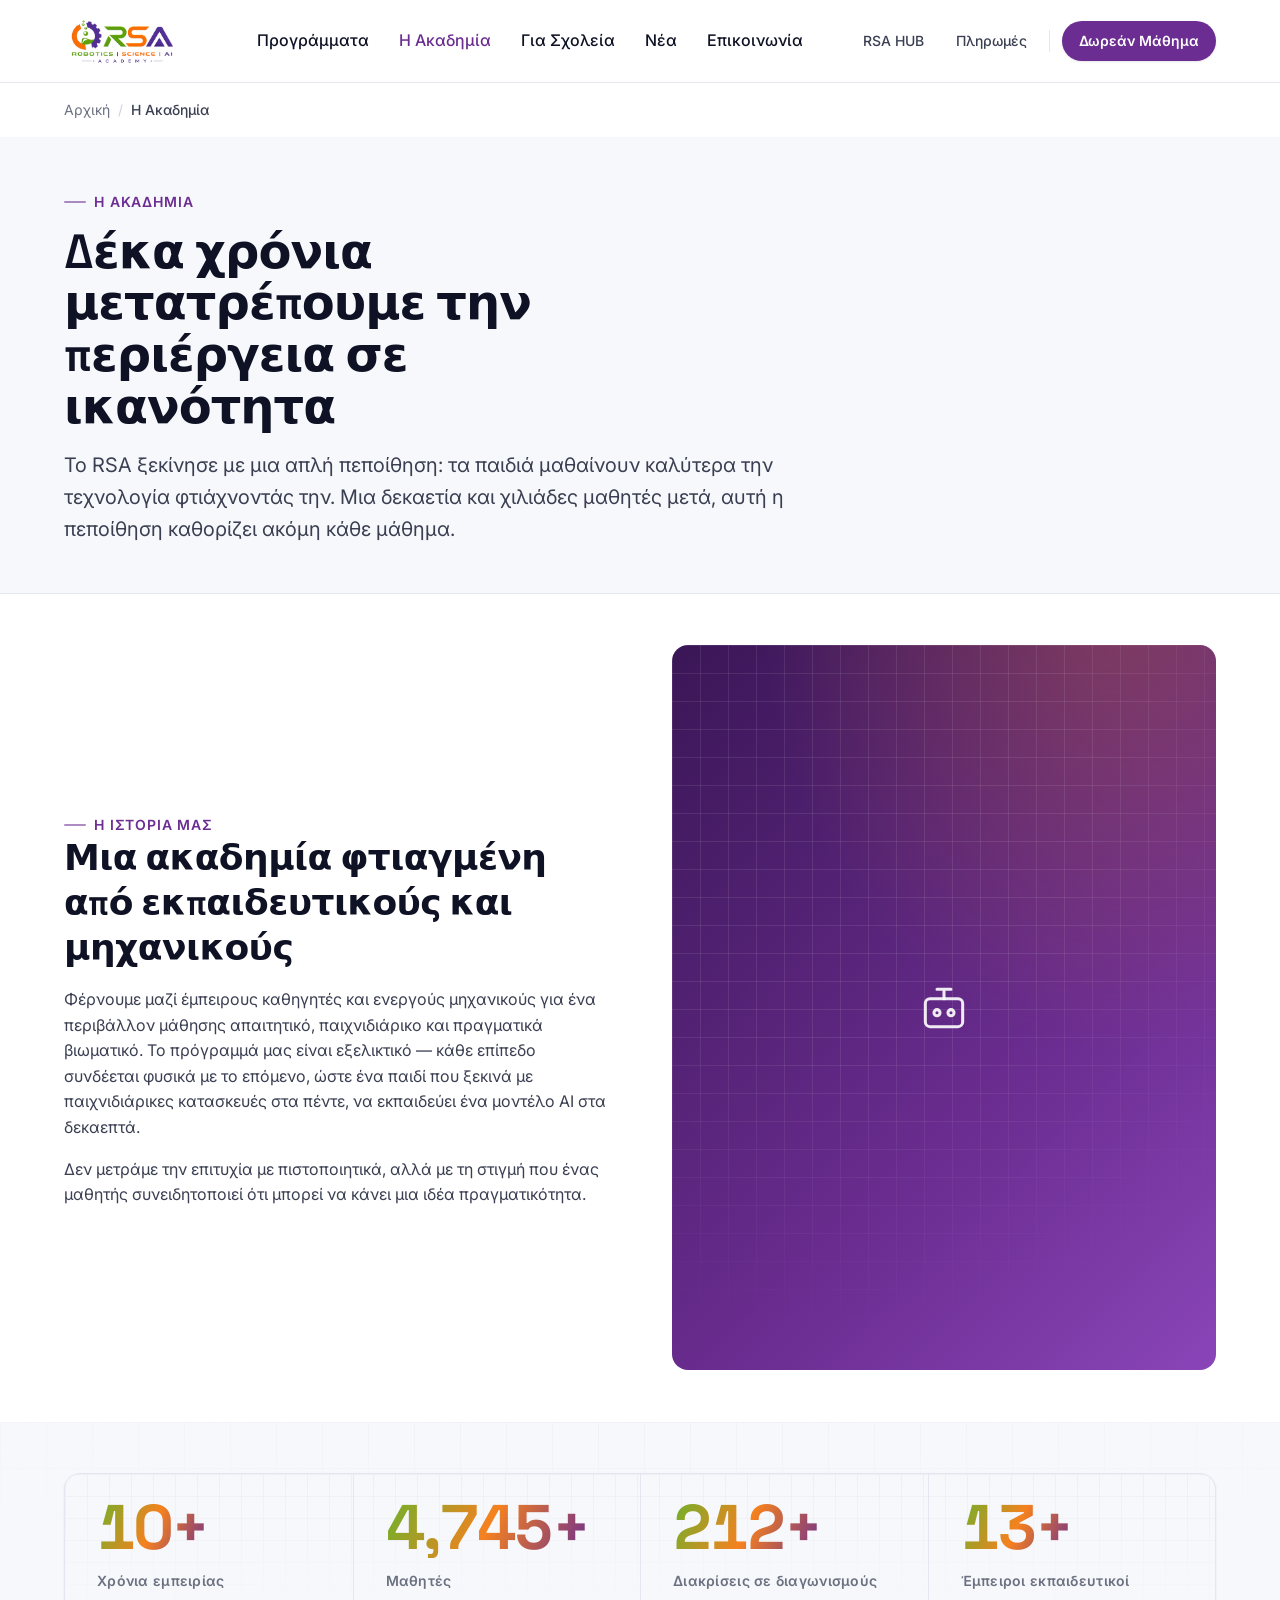
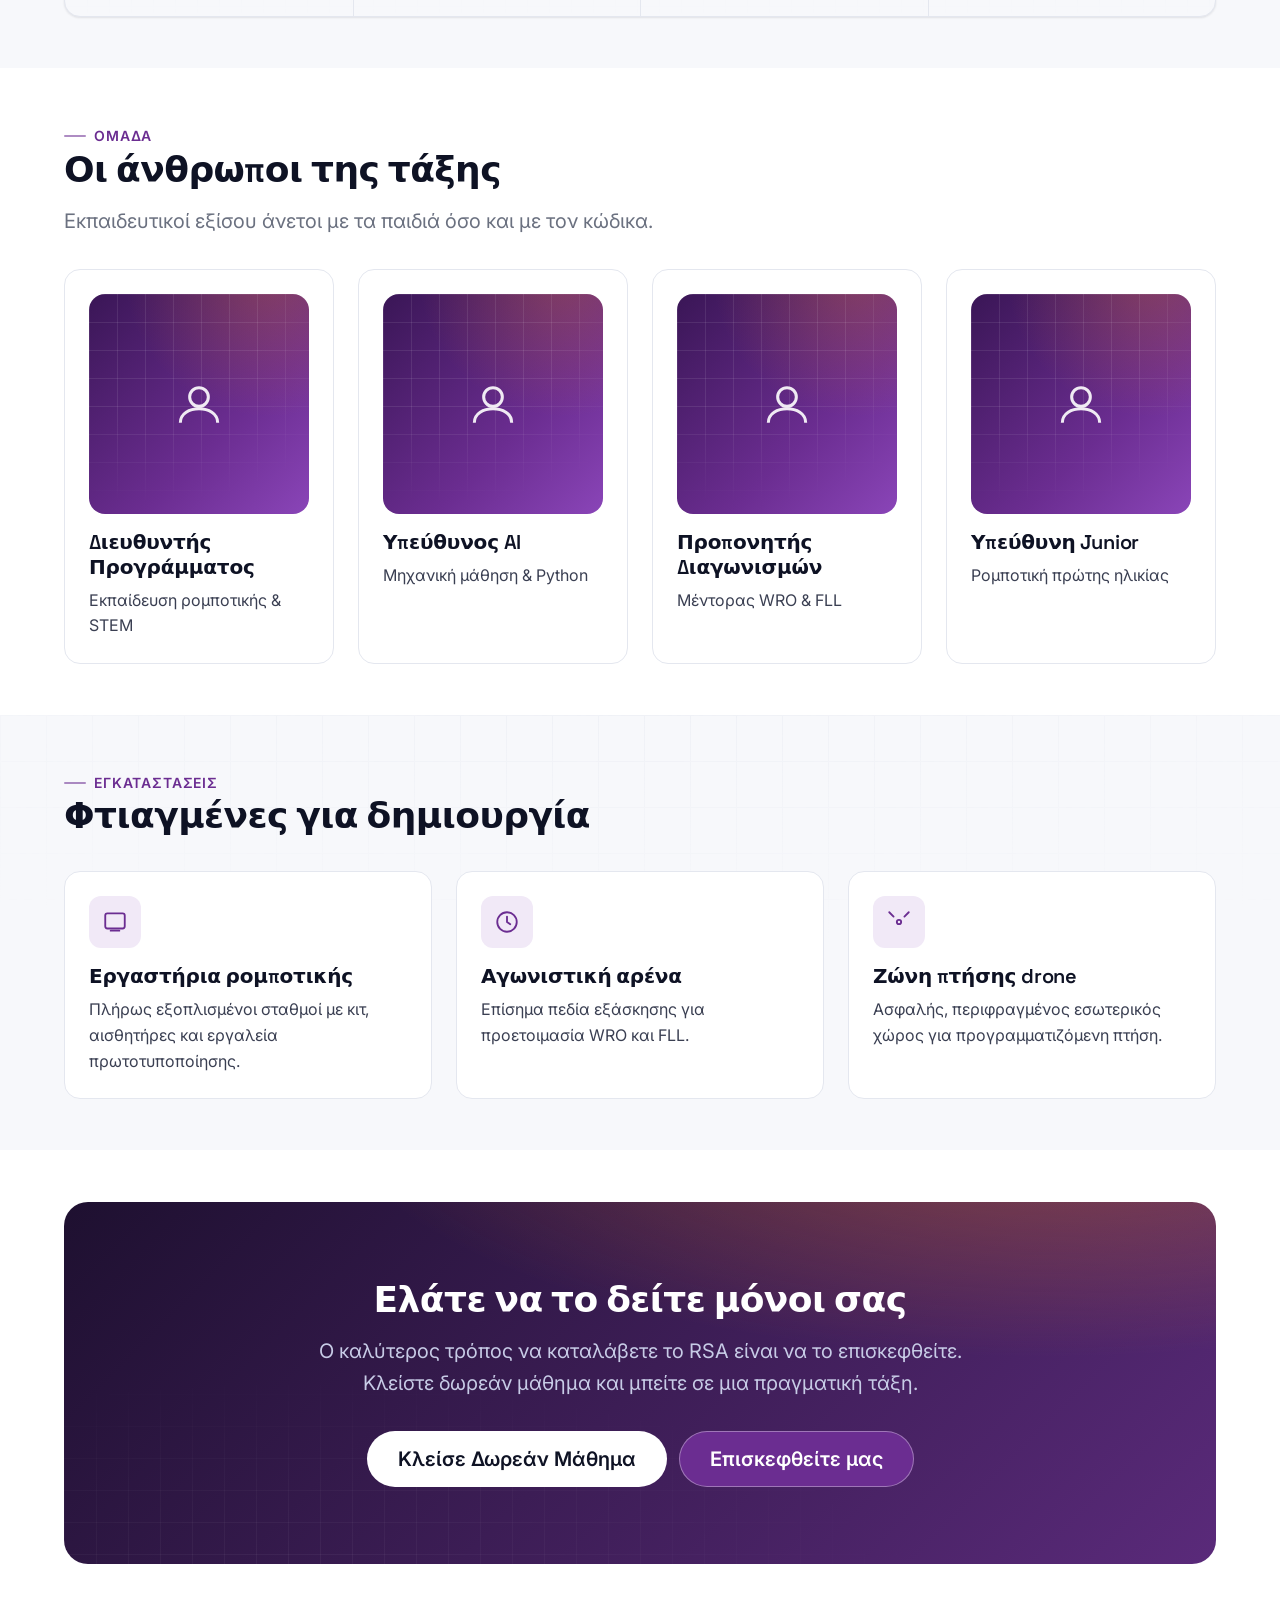
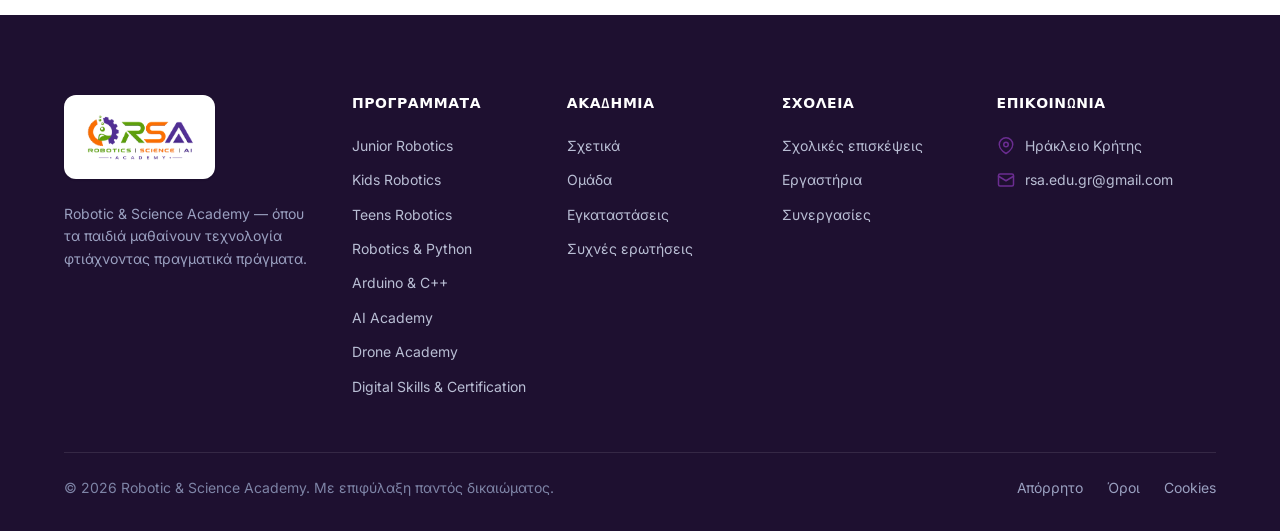
==== academy.html @ 2ed381f1 "Site Upload" ====
<!DOCTYPE html>
<html lang="el">
<head>
  <meta charset="UTF-8" />
  <meta name="viewport" content="width=device-width, initial-scale=1.0" />
  <title>The Academy — RSA</title>
  <meta name="description" content="Meet Robotic & Science Academy — our story, our educators, our facilities and a decade of student achievements." />
  <link rel="preconnect" href="https://fonts.googleapis.com" />
  <link rel="preconnect" href="https://fonts.gstatic.com" crossorigin />
  <link href="https://fonts.googleapis.com/css2?family=Inter:wght@400;500;600;700&family=Space+Grotesk:wght@500;600;700&display=swap" rel="stylesheet" />
  <link rel="stylesheet" href="assets/css/styles.css" />
</head>
<body class="has-mobile-bar">
  <a class="skip-link" href="#main">Skip to content</a>
  <header class="site-header">
    <div class="container header-inner">
      <a class="brand" href="index.html" aria-label="RSA — Robotic & Science Academy home"><img class="brand__logo" src="assets/img/rsa-logo.png" alt="RSA — Robotic & Science Academy" width="87" height="44" /></a>
      <nav class="primary-nav" aria-label="Primary"><ul class="nav__list"><li><a class="nav__link" href="programs.html">Programs</a></li><li><a class="nav__link" href="academy.html" aria-current="page">The Academy</a></li><li><a class="nav__link" href="schools.html">For Schools</a></li><li><a class="nav__link" href="index.html#news">News</a></li><li><a class="nav__link" href="contact.html">Contact</a></li></ul></nav>
      <div class="header-actions"><a class="utility-link" href="#hub">RSA HUB</a><a class="utility-link" href="#payments">Payments</a><span class="utility-sep" aria-hidden="true"></span><a class="btn btn--primary btn--sm" href="free-trial.html">Free Trial</a><button class="nav-toggle" aria-label="Open menu" aria-expanded="false" aria-controls="mobileNav"><svg viewBox="0 0 24 24" fill="none" stroke="currentColor" stroke-width="2" stroke-linecap="round"><path d="M3 6h18M3 12h18M3 18h18"/></svg></button></div>
    </div>
  </header>
  <div class="mobile-nav" id="mobileNav" hidden><div class="mobile-nav__scrim"></div><div class="mobile-nav__panel" role="dialog" aria-modal="true" aria-label="Menu"><div class="mobile-nav__head"><a class="brand" href="index.html" aria-label="RSA — Robotic & Science Academy home"><img class="brand__logo" src="assets/img/rsa-logo.png" alt="RSA — Robotic & Science Academy" width="87" height="44" /></a><button class="btn--icon mobile-nav__close" aria-label="Close menu"><svg viewBox="0 0 24 24" fill="none" stroke="currentColor" stroke-width="2" stroke-linecap="round"><path d="M18 6 6 18M6 6l12 12"/></svg></button></div><div class="mobile-nav__body"><a class="m-nav-link" href="programs.html">Programs</a><a class="m-nav-link" href="academy.html">The Academy</a><a class="m-nav-link" href="schools.html">For Schools</a><a class="m-nav-link" href="index.html#news">News</a><a class="m-nav-link" href="contact.html">Contact</a></div><div class="mobile-nav__foot"><a class="btn btn--primary btn--block btn--lg" href="free-trial.html">Book a Free Trial</a></div></div></div>

  <main id="main">
    <div class="container"><nav class="breadcrumb" aria-label="Breadcrumb"><ol><li><a href="index.html">Home</a></li><li class="sep" aria-hidden="true">/</li><li aria-current="page">The Academy</li></ol></nav></div>

    <section class="page-hero"><div class="container page-hero__inner"><span class="eyebrow">The Academy</span><h1>Ten years turning curiosity into capability</h1><p>RSA began with a simple belief: children learn technology best by building it. A decade on, thousands of students later, that belief still shapes every lesson.</p></div></section>

    <section class="section"><div class="container split"><div><span class="eyebrow">Our story</span><h2>An academy built by educators and engineers</h2><p class="mt-4">We bring together experienced teachers and working engineers to create a learning environment that is rigorous, playful and genuinely hands-on. Our curriculum is progressive — each program connects naturally to the next, so a child who starts with playful builds at five can be training an AI model at seventeen.</p><p class="mt-4">We measure success not by certificates, but by the moment a student realises they can make an idea real.</p></div><div class="media media--tall" role="img" aria-label="The RSA robotics lab"><div class="media__icon" aria-hidden="true"><svg viewBox="0 0 24 24" fill="none" stroke="currentColor" stroke-width="1.3" stroke-linecap="round" stroke-linejoin="round"><rect x="4" y="8" width="16" height="12" rx="2"/><path d="M12 8V4M9 4h6"/><circle cx="9" cy="14" r="1.3"/><circle cx="15" cy="14" r="1.3"/></svg></div></div></div></section>

    <section class="section section--surface"><div class="container"><div class="stats"><div class="stat"><div class="stat__num" data-count="10" data-suffix="+">10<span class="u">+</span></div><div class="stat__label">Years of experience</div></div><div class="stat"><div class="stat__num" data-count="4900" data-suffix="+">4,900<span class="u">+</span></div><div class="stat__label">Students taught</div></div><div class="stat"><div class="stat__num" data-count="230" data-suffix="+">230<span class="u">+</span></div><div class="stat__label">Competition distinctions</div></div><div class="stat"><div class="stat__num" data-count="15" data-suffix="+">15<span class="u">+</span></div><div class="stat__label">Expert educators</div></div></div></div></section>

    <section class="section" id="team"><div class="container"><div class="section-head"><span class="eyebrow">Team</span><h2>The people in the room</h2><p>Educators who are as comfortable with children as they are with code.</p></div><div class="grid grid--4"><div class="feature-card reveal"><div class="media media--square" style="margin-bottom:16px" role="img" aria-label="Portrait of an RSA educator"><div class="media__icon" aria-hidden="true"><svg viewBox="0 0 24 24" fill="none" stroke="currentColor" stroke-width="1.3"><circle cx="12" cy="9" r="4"/><path d="M4 20c0-4 4-6 8-6s8 2 8 6"/></svg></div></div><h3 style="font-size:var(--fs-h4)">Program Director</h3><p>Robotics &amp; STEM education</p></div><div class="feature-card reveal"><div class="media media--square" style="margin-bottom:16px" role="img" aria-label="Portrait of an RSA educator"><div class="media__icon" aria-hidden="true"><svg viewBox="0 0 24 24" fill="none" stroke="currentColor" stroke-width="1.3"><circle cx="12" cy="9" r="4"/><path d="M4 20c0-4 4-6 8-6s8 2 8 6"/></svg></div></div><h3 style="font-size:var(--fs-h4)">AI Lead</h3><p>Machine learning &amp; Python</p></div><div class="feature-card reveal"><div class="media media--square" style="margin-bottom:16px" role="img" aria-label="Portrait of an RSA educator"><div class="media__icon" aria-hidden="true"><svg viewBox="0 0 24 24" fill="none" stroke="currentColor" stroke-width="1.3"><circle cx="12" cy="9" r="4"/><path d="M4 20c0-4 4-6 8-6s8 2 8 6"/></svg></div></div><h3 style="font-size:var(--fs-h4)">Competition Coach</h3><p>WRO &amp; FLL mentor</p></div><div class="feature-card reveal"><div class="media media--square" style="margin-bottom:16px" role="img" aria-label="Portrait of an RSA educator"><div class="media__icon" aria-hidden="true"><svg viewBox="0 0 24 24" fill="none" stroke="currentColor" stroke-width="1.3"><circle cx="12" cy="9" r="4"/><path d="M4 20c0-4 4-6 8-6s8 2 8 6"/></svg></div></div><h3 style="font-size:var(--fs-h4)">Junior Lead</h3><p>Early-years robotics</p></div></div></div></section>

    <section class="section section--surface" id="facilities"><div class="container"><div class="section-head"><span class="eyebrow">Facilities</span><h2>Purpose-built for making</h2></div><div class="grid grid--3"><div class="feature-card reveal"><div class="feature-card__icon"><svg viewBox="0 0 24 24" fill="none" stroke="currentColor" stroke-width="1.7" stroke-linecap="round" stroke-linejoin="round"><rect x="3" y="4" width="18" height="14" rx="2"/><path d="M8 20h8"/></svg></div><h3>Robotics labs</h3><p>Fully equipped workstations with kits, sensors and prototyping tools.</p></div><div class="feature-card reveal"><div class="feature-card__icon"><svg viewBox="0 0 24 24" fill="none" stroke="currentColor" stroke-width="1.7" stroke-linecap="round" stroke-linejoin="round"><circle cx="12" cy="12" r="9"/><path d="M12 7v5l3 2"/></svg></div><h3>Competition arena</h3><p>Regulation practice fields for WRO and FLL preparation.</p></div><div class="feature-card reveal"><div class="feature-card__icon"><svg viewBox="0 0 24 24" fill="none" stroke="currentColor" stroke-width="1.7" stroke-linecap="round" stroke-linejoin="round"><circle cx="12" cy="12" r="2"/><path d="M7 7 3 3M17 7l4-4"/></svg></div><h3>Drone flight zone</h3><p>Safe, netted indoor space for programmable flight.</p></div></div></div></section>

    <section class="section"><div class="container"><div class="cta-banner reveal"><h2>Come and see for yourself</h2><p>The best way to understand RSA is to visit. Book a free trial and step inside a real class.</p><div class="cta-banner__actions"><a class="btn btn--on-dark btn--lg" href="free-trial.html">Book Free Trial</a><a class="btn btn--ghost-invert btn--lg" href="contact.html">Visit us</a></div></div></div></section>
  </main>

  <footer class="site-footer"><div class="container"><div class="footer-top"><div class="footer-brand"><a class="brand" href="index.html" aria-label="RSA — Robotic & Science Academy home"><img class="brand__logo" src="assets/img/rsa-logo.png" alt="RSA — Robotic & Science Academy" width="87" height="44" /></a><p>Robotic &amp; Science Academy — where children learn technology by building real things.</p></div><nav class="footer-col" aria-label="Programs"><h4>Programs</h4><a href="program.html">Junior Robotics</a><a href="program.html">Kids Robotics</a><a href="program.html">Teens Robotics</a><a href="program.html">Robotics &amp; Python</a><a href="program.html">Arduino &amp; C++</a><a href="program.html">AI Academy</a><a href="program.html">Drone Academy</a><a href="program.html">Digital Skills &amp; Certification</a></nav><nav class="footer-col" aria-label="Academy"><h4>Academy</h4><a href="academy.html">About</a><a href="academy.html#team">Team</a><a href="academy.html#facilities">Facilities</a><a href="contact.html">FAQ</a></nav><nav class="footer-col" aria-label="Schools"><h4>Schools</h4><a href="schools.html">School Visits</a><a href="schools.html">Workshops</a><a href="schools.html">Collaborations</a></nav><div class="footer-col"><h4>Contact</h4><ul class="footer-contact"><li><svg viewBox="0 0 24 24" fill="none" stroke="currentColor" stroke-width="2" stroke-linecap="round" stroke-linejoin="round"><path d="M21 10c0 7-9 12-9 12s-9-5-9-12a9 9 0 0 1 18 0z"/><circle cx="12" cy="10" r="3"/></svg> Ηράκλειο Κρήτης</li><li><svg viewBox="0 0 24 24" fill="none" stroke="currentColor" stroke-width="2" stroke-linecap="round" stroke-linejoin="round"><rect x="2" y="4" width="20" height="16" rx="2"/><path d="m2 7 10 6 10-6"/></svg> rsa.edu.gr@gmail.com</li></ul></div></div><div class="footer-bottom"><p>© 2026 Robotic &amp; Science Academy. All rights reserved.</p><nav class="footer-legal" aria-label="Legal"><a href="#">Privacy</a><a href="#">Terms</a><a href="#">Cookies</a></nav></div></div></footer>
  <div class="mobile-cta-bar"><a class="btn btn--secondary" href="contact.html">Contact</a><a class="btn btn--primary" href="free-trial.html">Book a Free Trial</a></div>
  <script src="assets/js/main.js"></script>
  <script src="assets/js/i18n.js"></script>
</body>
</html>
---- assets/css/styles.css ----
/* =====================================================================
   RSA — Robotic & Science Academy
   Design System & Component Library
   "Complex organization, simple user experience."
   ===================================================================== */

/* ------------------------------------------------------------------ *
 * 1. DESIGN TOKENS
 * ------------------------------------------------------------------ */
:root {
  /* --- Brand / Color (from RSA logo: purple · orange · green) --- */
  --c-primary:        #6B2D91;   /* purple — trust + structure (AA on white) */
  --c-primary-hover:  #5A2479;
  --c-primary-active: #4A1D64;
  --c-primary-soft:   #F1E9F7;   /* tinted surface */
  --c-primary-softer: #F9F5FC;

  --c-accent:         #F5811F;   /* logo orange — energetic, graphical */
  --c-accent-ink:     #D96A00;   /* orange for text/large use (AA-safe) */
  --c-accent-soft:    #FEF0E1;

  --c-green:          #6DB22B;   /* logo green — secondary accent */
  --c-green-ink:      #4E8A1C;   /* green for text (AA-safe) */
  --c-green-soft:     #EEF6E3;

  --c-ink:            #0E1224;   /* near-black text */
  --c-ink-2:          #3A3F52;   /* secondary text */
  --c-muted:          #6B7180;   /* muted text */

  --c-bg:             #FFFFFF;   /* page background */
  --c-surface:        #F7F8FB;   /* subtle surface */
  --c-surface-2:      #EEF1F7;   /* deeper surface */
  --c-elevated:       #FFFFFF;   /* elevated cards */
  --c-border:         #E4E7EF;
  --c-border-strong:  #CDD2DE;

  --c-success:        #16A36A;
  --c-success-soft:   #E5F5EE;
  --c-warning:        #C77800;
  --c-warning-soft:   #FBF0DC;
  --c-error:          #D8352A;
  --c-error-soft:     #FCEBEA;

  --c-ink-invert:     #FFFFFF;
  --c-dark:           #1E1030;   /* deep aubergine — dark section ground */
  --c-dark-2:         #2A1742;

  /* --- Typography --- */
  --font-display: "Space Grotesk", system-ui, -apple-system, "Segoe UI", sans-serif;
  --font-body:    "Inter", system-ui, -apple-system, "Segoe UI", Roboto, sans-serif;

  /* fluid type scale */
  --fs-display: clamp(2.75rem, 1.6rem + 4.6vw, 4rem);   /* ~44 → 64 */
  --fs-h1:      clamp(2.15rem, 1.4rem + 3vw, 3rem);     /* ~34 → 48 */
  --fs-h2:      clamp(1.65rem, 1.2rem + 1.8vw, 2.25rem);/* ~26 → 36 */
  --fs-h3:      clamp(1.3rem, 1.1rem + 0.7vw, 1.5rem);  /* ~21 → 24 */
  --fs-h4:      1.25rem;   /* 20 */
  --fs-body-lg: 1.25rem;   /* 20 */
  --fs-body:    1rem;      /* 16 */
  --fs-sm:      0.875rem;  /* 14 */
  --fs-caption: 0.75rem;   /* 12 */

  --lh-tight: 1.08;
  --lh-snug:  1.25;
  --lh-body:  1.6;

  --fw-regular: 400;
  --fw-medium:  500;
  --fw-semi:    600;
  --fw-bold:    700;

  /* --- Spacing (8-pt system) --- */
  --sp-1: 4px;   --sp-2: 8px;   --sp-3: 12px;  --sp-4: 16px;
  --sp-5: 24px;  --sp-6: 32px;  --sp-7: 48px;  --sp-8: 64px;
  --sp-9: 80px;  --sp-10: 96px; --sp-11: 128px;

  /* --- Radius --- */
  --r-sm: 8px;
  --r-md: 12px;
  --r-lg: 16px;
  --r-xl: 24px;
  --r-pill: 999px;

  /* --- Elevation (restrained) --- */
  --sh-1: 0 1px 2px rgba(14,18,36,.06), 0 1px 3px rgba(14,18,36,.04);
  --sh-2: 0 4px 12px rgba(14,18,36,.07), 0 2px 4px rgba(14,18,36,.04);
  --sh-3: 0 12px 32px rgba(14,18,36,.10), 0 4px 8px rgba(14,18,36,.05);
  --sh-focus: 0 0 0 3px rgba(107,45,145,.38);

  /* --- Layout --- */
  --container: 1200px;
  --container-wide: 1320px;
  --header-h: 82px;

  /* --- Motion --- */
  --ease: cubic-bezier(.22,.61,.36,1);
  --dur-fast: .14s;
  --dur: .24s;
  --dur-slow: .42s;
}

/* ------------------------------------------------------------------ *
 * 2. RESET & BASE
 * ------------------------------------------------------------------ */
*, *::before, *::after { box-sizing: border-box; }
* { margin: 0; }
html { -webkit-text-size-adjust: 100%; scroll-behavior: smooth; }
body {
  font-family: var(--font-body);
  font-size: var(--fs-body);
  line-height: var(--lh-body);
  color: var(--c-ink);
  background: var(--c-bg);
  -webkit-font-smoothing: antialiased;
  text-rendering: optimizeLegibility;
  overflow-x: hidden;
}
img, svg, video { display: block; max-width: 100%; }
img { height: auto; }
button, input, select, textarea { font: inherit; color: inherit; }
button { cursor: pointer; background: none; border: none; }
a { color: var(--c-primary); text-decoration: none; }
ul, ol { list-style: none; padding: 0; }

h1, h2, h3, h4 { font-family: var(--font-display); line-height: var(--lh-snug); font-weight: var(--fw-semi); color: var(--c-ink); letter-spacing: -.01em; }
h1 { font-size: var(--fs-h1); line-height: var(--lh-tight); letter-spacing: -.02em; }
h2 { font-size: var(--fs-h2); letter-spacing: -.015em; }
h3 { font-size: var(--fs-h3); }
h4 { font-size: var(--fs-h4); }
p  { color: var(--c-ink-2); }

:focus-visible {
  outline: none;
  box-shadow: var(--sh-focus);
  border-radius: var(--r-sm);
}

/* Skip link */
.skip-link {
  position: absolute; left: 12px; top: -60px;
  background: var(--c-ink); color: #fff; padding: 10px 16px;
  border-radius: var(--r-sm); z-index: 200; transition: top var(--dur) var(--ease);
}
.skip-link:focus { top: 12px; }

/* ------------------------------------------------------------------ *
 * 3. LAYOUT PRIMITIVES
 * ------------------------------------------------------------------ */
.container { width: 100%; max-width: var(--container); margin-inline: auto; padding-inline: var(--sp-5); }
.section { padding-block: clamp(var(--sp-7), 4vw, var(--sp-9)); position: relative; }
.section--tight { padding-block: var(--sp-6); }
.section--surface { background: var(--c-surface); }
.section--soft { background: var(--c-primary-softer); }
/* subtle tech grid texture */
.section--surface::before, .section--soft::before, .section--dark::before {
  content: ""; position: absolute; inset: 0; pointer-events: none; z-index: 0;
  background-image: linear-gradient(var(--c-border) 1px, transparent 1px),
                    linear-gradient(90deg, var(--c-border) 1px, transparent 1px);
  background-size: 46px 46px; opacity: .4;
  -webkit-mask-image: radial-gradient(120% 75% at 50% 0%, #000, transparent 72%);
          mask-image: radial-gradient(120% 75% at 50% 0%, #000, transparent 72%);
}
.section--dark::before { background-image: linear-gradient(rgba(255,255,255,.08) 1px, transparent 1px),
                    linear-gradient(90deg, rgba(255,255,255,.08) 1px, transparent 1px); opacity: 1; }
.section > .container { position: relative; z-index: 1; }
.section--dark { background: var(--c-dark); color: #E9EBF5; }
.section--dark h2, .section--dark h3 { color: #fff; }
.section--dark p { color: #B9BED4; }

.stack > * + * { margin-top: var(--sp-4); }
.stack-lg > * + * { margin-top: var(--sp-6); }

/* ------------------------------------------------------------------ *
 * 4. TYPOGRAPHY HELPERS & SECTION HEADERS
 * ------------------------------------------------------------------ */
.eyebrow {
  display: inline-flex; align-items: center; gap: var(--sp-2);
  font-family: var(--font-body);
  font-size: var(--fs-sm); font-weight: var(--fw-semi);
  letter-spacing: .06em; text-transform: uppercase;
  color: var(--c-primary);
}
.eyebrow--accent { color: var(--c-accent-ink); }
.eyebrow::before {
  content: ""; width: 22px; height: 2px; border-radius: 2px;
  background: currentColor; opacity: .55;
}
.section-head { max-width: 640px; margin-bottom: var(--sp-6); }
.section-head--center { margin-inline: auto; text-align: center; }
.section-head p { font-size: var(--fs-body-lg); margin-top: var(--sp-3); color: var(--c-muted); }
.lead { font-size: var(--fs-body-lg); color: var(--c-ink-2); }
.text-muted { color: var(--c-muted); }

/* ------------------------------------------------------------------ *
 * 5. BUTTONS
 * ------------------------------------------------------------------ */
.btn {
  --btn-bg: var(--c-primary);
  --btn-fg: #fff;
  display: inline-flex; align-items: center; justify-content: center; gap: var(--sp-2);
  font-family: var(--font-body); font-weight: var(--fw-semi); font-size: var(--fs-body);
  line-height: 1; text-align: center; white-space: nowrap;
  padding: 14px 22px; min-height: 48px;
  border-radius: var(--r-pill);
  background: var(--btn-bg); color: var(--btn-fg);
  border: 1.5px solid transparent;
  transition: background var(--dur) var(--ease), transform var(--dur-fast) var(--ease),
              box-shadow var(--dur) var(--ease), border-color var(--dur) var(--ease), color var(--dur) var(--ease);
}
.btn svg { width: 18px; height: 18px; }
.btn:hover { transform: translateY(-1px); }
.btn:active { transform: translateY(0); }
.btn:focus-visible { box-shadow: var(--sh-focus); }

.btn--primary { background: var(--c-primary); color: #fff; box-shadow: var(--sh-1); }
.btn--primary:hover { background: var(--c-primary-hover); box-shadow: var(--sh-2); }
.btn--primary:active { background: var(--c-primary-active); }

.btn--secondary { background: var(--c-bg); color: var(--c-ink); border-color: var(--c-border-strong); }
.btn--secondary:hover { border-color: var(--c-ink); background: var(--c-surface); }

.btn--ghost { background: transparent; color: var(--c-primary); border-color: transparent; }
.btn--ghost:hover { background: var(--c-primary-soft); }

.btn--text { background: none; color: var(--c-primary); padding: 8px 4px; min-height: auto; border-radius: var(--r-sm); }
.btn--text:hover { color: var(--c-primary-hover); transform: none; }
.btn--text .arrow { transition: transform var(--dur) var(--ease); }
.btn--text:hover .arrow { transform: translateX(4px); }

.btn--on-dark { background: #fff; color: var(--c-ink); }
.btn--on-dark:hover { background: #EDF0FF; }
.btn--ghost-invert { color: #fff; border-color: rgba(255,255,255,.35); }
.btn--ghost-invert:hover { background: rgba(255,255,255,.10); border-color: #fff; }

.btn--icon { padding: 0; width: 44px; height: 44px; min-height: 44px; border-radius: 50%;
  background: var(--c-bg); color: var(--c-ink); border: 1.5px solid var(--c-border-strong); }
.btn--icon:hover { border-color: var(--c-ink); background: var(--c-surface); }

.btn--lg { min-height: 56px; padding: 17px 30px; font-size: var(--fs-body-lg); }
.btn--sm { min-height: 40px; padding: 10px 16px; font-size: var(--fs-sm); }
.btn--block { width: 100%; }

.btn:disabled, .btn[aria-disabled="true"] {
  opacity: .5; cursor: not-allowed; transform: none; box-shadow: none;
}
.btn.is-loading { color: transparent; pointer-events: none; position: relative; }
.btn.is-loading::after {
  content: ""; position: absolute; width: 18px; height: 18px;
  border: 2px solid rgba(255,255,255,.4); border-top-color: #fff; border-radius: 50%;
  animation: spin .7s linear infinite;
}
.btn--secondary.is-loading::after { border-color: rgba(14,18,36,.25); border-top-color: var(--c-ink); }
@keyframes spin { to { transform: rotate(360deg); } }

/* ------------------------------------------------------------------ *
 * 6. TAGS / BADGES / PILLS
 * ------------------------------------------------------------------ */
.tag {
  display: inline-flex; align-items: center; gap: 6px;
  font-size: var(--fs-caption); font-weight: var(--fw-semi); letter-spacing: .03em;
  padding: 5px 10px; border-radius: var(--r-pill);
  background: var(--c-surface-2); color: var(--c-ink-2);
}
.tag--age { background: var(--c-primary-soft); color: var(--c-primary-active); }
.tag--accent { background: var(--c-accent-soft); color: var(--c-accent); }
.tag--tech { background: var(--c-bg); border: 1px solid var(--c-border); color: var(--c-ink-2); }
.tag--level { background: var(--c-success-soft); color: var(--c-success); }

.pill-row { display: flex; flex-wrap: wrap; gap: var(--sp-2); }

/* ------------------------------------------------------------------ *
 * 7. MEDIA / IMAGE PLACEHOLDERS  (designed, not broken)
 * ------------------------------------------------------------------ */
.media {
  position: relative; border-radius: var(--r-lg); overflow: hidden;
  background:
    radial-gradient(120% 120% at 82% -10%, rgba(245,129,31,.28), transparent 55%),
    linear-gradient(135deg, #3a1656, #6B2D91 62%, #8a45b8);
  aspect-ratio: 4 / 3; isolation: isolate;
}
.media::before { /* subtle tech grid */
  content: ""; position: absolute; inset: 0;
  background-image: linear-gradient(rgba(255,255,255,.09) 1px, transparent 1px),
                    linear-gradient(90deg, rgba(255,255,255,.09) 1px, transparent 1px);
  background-size: 28px 28px; mask-image: radial-gradient(120% 90% at 30% 20%, #000 40%, transparent 85%);
}
.media__img { position: absolute; inset: 0; width: 100%; height: 100%; object-fit: cover; z-index: 1; }
.media__label {
  position: absolute; left: var(--sp-4); bottom: var(--sp-4); z-index: 2;
  display: inline-flex; align-items: center; gap: 8px;
  color: #fff; font-size: var(--fs-sm); font-weight: var(--fw-medium);
  background: rgba(9,12,32,.42); backdrop-filter: blur(4px);
  padding: 8px 12px; border-radius: var(--r-pill); border: 1px solid rgba(255,255,255,.18);
}
.media__icon { position: absolute; inset: 0; display: grid; place-items: center; }
.media__icon svg { width: 56px; height: 56px; color: rgba(255,255,255,.9); }
.media--wide { aspect-ratio: 16 / 9; }
.media--square { aspect-ratio: 1; }
.media--tall { aspect-ratio: 3 / 4; }
.media--accent { background: linear-gradient(135deg, #b8560a, #F5811F 60%, #ffa64d); }
.media--ink { background: linear-gradient(135deg, #17091f, #3a1656 55%, #5a2a7a); }
.media--green { background: linear-gradient(135deg, #3d6a12, #6DB22B 60%, #93cc5b); }

/* ------------------------------------------------------------------ *
 * 8. CARD GRIDS
 * ------------------------------------------------------------------ */
.grid { display: grid; gap: var(--sp-5); }
.grid--2 { grid-template-columns: repeat(2, 1fr); }
.grid--3 { grid-template-columns: repeat(3, 1fr); }
.grid--4 { grid-template-columns: repeat(4, 1fr); }
.grid--auto { grid-template-columns: repeat(auto-fit, minmax(280px, 1fr)); }

/* ------------------------------------------------------------------ *
 * 9. PROGRAM CARD  (one flexible reusable component)
 * ------------------------------------------------------------------ */
.program-card {
  display: flex; flex-direction: column;
  background: var(--c-elevated); border: 1px solid var(--c-border);
  border-radius: var(--r-lg); overflow: hidden;
  box-shadow: var(--sh-1);
  transition: transform var(--dur) var(--ease), box-shadow var(--dur) var(--ease), border-color var(--dur) var(--ease);
}
.program-card:hover { transform: translateY(-4px); box-shadow: var(--sh-3); border-color: var(--c-border-strong); }
.program-card .media { border-radius: 0; aspect-ratio: 16 / 10; }
.program-card__body { padding: var(--sp-5); display: flex; flex-direction: column; gap: var(--sp-3); flex: 1; }
.program-card__title { font-size: var(--fs-h3); }
.program-card__desc { font-size: var(--fs-body); color: var(--c-ink-2); }
.program-card__foot { margin-top: auto; padding-top: var(--sp-3); border-top: 1px solid var(--c-border);
  display: flex; align-items: center; justify-content: space-between; }
.program-card__tech { display: flex; flex-wrap: wrap; gap: 6px; }

/* Feature card */
.feature-card {
  background: var(--c-elevated); border: 1px solid var(--c-border);
  border-radius: var(--r-lg); padding: var(--sp-5);
  transition: transform var(--dur) var(--ease), box-shadow var(--dur) var(--ease);
}
.feature-card:hover { transform: translateY(-3px); box-shadow: var(--sh-2); }
.feature-card__icon {
  width: 52px; height: 52px; border-radius: var(--r-md);
  display: grid; place-items: center; margin-bottom: var(--sp-4);
  background: var(--c-primary-soft); color: var(--c-primary);
}
.feature-card__icon svg { width: 26px; height: 26px; }
.feature-card--accent .feature-card__icon { background: var(--c-accent-soft); color: var(--c-accent); }
.feature-card h3 { font-size: var(--fs-h4); margin-bottom: var(--sp-2); }
.feature-card p { font-size: var(--fs-body); }

/* Icon chip (skills etc.) */
.icon-chip { display: flex; align-items: center; gap: var(--sp-3);
  padding: var(--sp-4); background: var(--c-surface); border-radius: var(--r-md); border: 1px solid var(--c-border); }
.icon-chip svg { width: 22px; height: 22px; color: var(--c-primary); flex: none; }
.icon-chip span { font-weight: var(--fw-medium); font-size: var(--fs-sm); }
a.icon-chip { color: var(--c-ink); transition: border-color var(--dur) var(--ease), background var(--dur) var(--ease); }
a.icon-chip:hover { border-color: var(--c-primary); background: var(--c-primary-soft); }

/* Google Maps embed */
.map-embed { border: 1px solid var(--c-border); border-radius: var(--r-lg); overflow: hidden; box-shadow: var(--sh-1); }
.map-embed iframe { display: block; width: 100%; height: 360px; border: 0; }

/* ------------------------------------------------------------------ *
 * 10. STATS / SOCIAL PROOF
 * ------------------------------------------------------------------ */
.stats { position: relative; display: grid; grid-template-columns: repeat(4, 1fr); gap: 0;
  border: 1px solid var(--c-border); border-radius: var(--r-lg); overflow: hidden;
  background: var(--c-surface); box-shadow: var(--sh-1); isolation: isolate; }
.stats::before { content: ""; position: absolute; inset: 0; z-index: 0; pointer-events: none; opacity: .5;
  background-image: linear-gradient(var(--c-border) 1px, transparent 1px),
                    linear-gradient(90deg, var(--c-border) 1px, transparent 1px);
  background-size: 22px 22px;
  -webkit-mask-image: linear-gradient(180deg, #000, transparent); mask-image: linear-gradient(180deg, #000, transparent); }
.stat { position: relative; z-index: 1; text-align: left; padding: var(--sp-5) var(--sp-6);
  border-left: 1px solid var(--c-border); }
.stat::before { content: ""; position: absolute; top: var(--sp-5); left: 0; width: 3px; height: 22px;
  background: var(--c-accent); border-radius: 3px; opacity: 0; transition: opacity var(--dur) var(--ease); }
.stat:first-child { border-left: 0; }
.stat:first-child::before { left: calc(-1 * var(--sp-6)); }
.stat:hover::before { opacity: 1; }
.stat__num { display: inline-block; font-family: var(--font-display); font-weight: var(--fw-bold);
  font-size: clamp(2.5rem, 1.7rem + 2.8vw, 4rem); line-height: .95; letter-spacing: -.03em;
  font-variant-numeric: tabular-nums;
  background: linear-gradient(115deg, var(--c-green) 0%, var(--c-accent) 50%, var(--c-primary) 100%);
  -webkit-background-clip: text; background-clip: text;
  -webkit-text-fill-color: transparent; color: transparent; }
.stat__num .u { -webkit-text-fill-color: inherit; color: inherit; } /* follows the tri-color gradient */
.stat__num.is-live { animation: statPop .75s var(--ease) both; }
@keyframes statPop {
  0%   { opacity: 0; transform: translateY(18px) scale(.82); filter: blur(8px); }
  55%  { opacity: 1; filter: blur(0); }
  100% { transform: translateY(0) scale(1); }
}
.stat__label { margin-top: var(--sp-3); color: var(--c-muted); font-size: var(--fs-sm); font-weight: var(--fw-semi);
  letter-spacing: .02em; }
.stats--on-dark .stat__num { background: none; -webkit-text-fill-color: #fff; color: #fff; }
.stats--on-dark .stat__label { color: #A9AECB; }

/* ------------------------------------------------------------------ *
 * 11. HEADER + NAV + MEGA MENU
 * ------------------------------------------------------------------ */
.site-header {
  position: sticky; top: 0; z-index: 100;
  background: rgba(255,255,255,.86); backdrop-filter: saturate(180%) blur(12px);
  border-bottom: 1px solid var(--c-border);
  transition: box-shadow var(--dur) var(--ease);
}
.site-header.is-scrolled { box-shadow: var(--sh-2); }
.header-inner { display: flex; align-items: center; gap: var(--sp-5); height: var(--header-h); }

.brand { display: inline-flex; align-items: center; }
.brand__logo { height: 58px; width: auto; flex: none; display: block; }
/* logo on dark grounds (footer): white backing keeps the wordmark legible */
.site-footer .brand__logo { background: #fff; padding: 12px 16px; border-radius: var(--r-md); height: 84px; box-shadow: var(--sh-1); }
@media (max-width: 900px) { .brand__logo { height: 48px; } }

.primary-nav { margin-left: auto; }
.nav__list { display: flex; align-items: center; gap: 2px; }
.nav__link {
  display: inline-flex; align-items: center; gap: 6px;
  padding: 10px 14px; border-radius: var(--r-sm);
  color: var(--c-ink); font-weight: var(--fw-medium); font-size: var(--fs-body);
  transition: background var(--dur) var(--ease), color var(--dur) var(--ease);
}
.nav__link:hover { background: var(--c-surface); }
.nav__link[aria-current="page"] { color: var(--c-primary); }
.nav__link .chev { width: 16px; height: 16px; transition: transform var(--dur) var(--ease); }
.has-mega[aria-expanded="true"] .chev { transform: rotate(180deg); }

.header-actions { display: flex; align-items: center; gap: var(--sp-3); margin-left: var(--sp-3); }
.utility-link { color: var(--c-ink-2); font-size: var(--fs-sm); font-weight: var(--fw-medium); padding: 8px 10px; border-radius: var(--r-sm); }
.utility-link:hover { color: var(--c-ink); background: var(--c-surface); }
.utility-sep { width: 1px; height: 22px; background: var(--c-border); }

/* Language toggle */
.lang-toggle { display: inline-flex; padding: 3px; gap: 2px; background: var(--c-surface);
  border: 1px solid var(--c-border); border-radius: var(--r-pill); }
.lang-toggle button { padding: 6px 11px; border-radius: var(--r-pill); font-size: var(--fs-sm);
  font-weight: var(--fw-semi); color: var(--c-muted); line-height: 1; transition: background var(--dur) var(--ease), color var(--dur) var(--ease); }
.lang-toggle button:hover { color: var(--c-ink); }
.lang-toggle button.is-active { background: var(--c-primary); color: #fff; }
.lang-toggle button:focus-visible { box-shadow: var(--sh-focus); }
.lang-toggle--mobile { width: 100%; justify-content: center; }
.lang-toggle--mobile button { flex: 1; padding: 10px; }
@media (max-width: 900px) { .header-actions .lang-toggle { display: none; } }

/* Mega menu */
.has-mega { position: relative; }
.mega {
  position: absolute; top: calc(100% + 10px); left: 50%; transform: translateX(-50%) translateY(6px);
  width: min(760px, 92vw); background: var(--c-elevated);
  border: 1px solid var(--c-border); border-radius: var(--r-lg); box-shadow: var(--sh-3);
  padding: var(--sp-5); opacity: 0; visibility: hidden; pointer-events: none;
  transition: opacity var(--dur) var(--ease), transform var(--dur) var(--ease), visibility var(--dur);
}
.has-mega[aria-expanded="true"] .mega,
.has-mega:hover .mega { opacity: 1; visibility: visible; pointer-events: auto; transform: translateX(-50%) translateY(0); }
.mega__grid { display: grid; grid-template-columns: repeat(2, 1fr); gap: var(--sp-2); }
.mega__item { display: flex; gap: var(--sp-3); padding: var(--sp-3); border-radius: var(--r-md);
  transition: background var(--dur) var(--ease); }
.mega__item:hover { background: var(--c-surface); }
.mega__ico { width: 42px; height: 42px; border-radius: 10px; flex: none; display: grid; place-items: center;
  background: var(--c-primary-soft); color: var(--c-primary); }
.mega__ico svg { width: 22px; height: 22px; }
.mega__txt strong { display: block; color: var(--c-ink); font-size: var(--fs-body); }
.mega__txt span { display: block; color: var(--c-muted); font-size: var(--fs-sm); }
.mega__txt em { font-style: normal; font-size: var(--fs-caption); color: var(--c-primary); font-weight: var(--fw-semi); }
.mega__foot { margin-top: var(--sp-4); padding-top: var(--sp-4); border-top: 1px solid var(--c-border);
  display: flex; align-items: center; justify-content: space-between; }
.mega__foot span { color: var(--c-muted); font-size: var(--fs-sm); }

/* mobile toggler */
.nav-toggle { display: none; width: 44px; height: 44px; border-radius: var(--r-sm); align-items: center; justify-content: center; color: var(--c-ink); }
.nav-toggle:hover { background: var(--c-surface); }
.nav-toggle svg { width: 26px; height: 26px; }

/* ------------------------------------------------------------------ *
 * 12. MOBILE NAV (drawer)
 * ------------------------------------------------------------------ */
.mobile-nav { position: fixed; inset: 0; z-index: 150; visibility: hidden; }
.mobile-nav[hidden] { display: none; }
.mobile-nav__scrim { position: absolute; inset: 0; background: rgba(9,12,32,.5); opacity: 0; transition: opacity var(--dur) var(--ease); }
.mobile-nav__panel { position: absolute; top: 0; right: 0; height: 100%; width: min(400px, 88vw);
  background: var(--c-bg); box-shadow: var(--sh-3); display: flex; flex-direction: column;
  transform: translateX(100%); transition: transform var(--dur-slow) var(--ease); overflow-y: auto; }
.mobile-nav.is-open { visibility: visible; }
.mobile-nav.is-open .mobile-nav__scrim { opacity: 1; }
.mobile-nav.is-open .mobile-nav__panel { transform: translateX(0); }
.mobile-nav__head { display: flex; align-items: center; justify-content: space-between; padding: var(--sp-4) var(--sp-5);
  border-bottom: 1px solid var(--c-border); position: sticky; top: 0; background: var(--c-bg); }
.mobile-nav__body { padding: var(--sp-4) var(--sp-5); flex: 1; }
.m-nav-link { display: flex; align-items: center; justify-content: space-between; width: 100%;
  padding: 16px 4px; font-size: var(--fs-h4); font-weight: var(--fw-medium); color: var(--c-ink);
  border-bottom: 1px solid var(--c-border); text-align: left; }
.m-nav-link svg { width: 20px; height: 20px; color: var(--c-muted); transition: transform var(--dur) var(--ease); }
.m-nav-sub { overflow: hidden; max-height: 0; transition: max-height var(--dur-slow) var(--ease); }
.m-nav-sub.is-open { max-height: 1400px; }
.m-nav-sub a { display: block; padding: 12px 4px 12px 16px; color: var(--c-ink-2); font-size: var(--fs-body); border-bottom: 1px solid var(--c-border); }
.m-nav-sub .m-nav-cat { display: block; padding: 16px 4px 6px; font-size: var(--fs-caption);
  text-transform: uppercase; letter-spacing: .06em; color: var(--c-muted); font-weight: var(--fw-bold); }
.m-nav-sub a em { font-style: normal; font-size: var(--fs-caption); color: var(--c-primary);
  font-weight: var(--fw-semi); margin-left: 6px; background: var(--c-primary-soft); padding: 1px 8px; border-radius: var(--r-pill); }
.m-nav-sub a.sub-lvl { padding-left: 30px; color: var(--c-muted); font-size: var(--fs-sm); }
.m-nav-group[aria-expanded="true"] > .m-nav-link svg { transform: rotate(180deg); }
.mobile-nav__foot { padding: var(--sp-5); border-top: 1px solid var(--c-border); display: grid; gap: var(--sp-3);
  position: sticky; bottom: 0; background: var(--c-bg); }
.mobile-nav__utils { display: flex; gap: var(--sp-4); justify-content: center; }
.mobile-nav__utils a { color: var(--c-ink-2); font-weight: var(--fw-medium); font-size: var(--fs-sm); padding: 8px; }

/* ------------------------------------------------------------------ *
 * 13. HERO
 * ------------------------------------------------------------------ */
.hero { position: relative; overflow: hidden;
  background: radial-gradient(90% 120% at 90% -20%, var(--c-primary-soft), transparent 55%), var(--c-bg); }
.hero::before { content: ""; position: absolute; inset: 0; z-index: 0; pointer-events: none;
  background-image: linear-gradient(var(--c-border) 1px, transparent 1px),
                    linear-gradient(90deg, var(--c-border) 1px, transparent 1px);
  background-size: 46px 46px; opacity: .5;
  -webkit-mask-image: radial-gradient(90% 90% at 15% 20%, #000, transparent 70%);
          mask-image: radial-gradient(90% 90% at 15% 20%, #000, transparent 70%); }
.hero__inner { position: relative; z-index: 1; display: grid; grid-template-columns: 1.05fr .95fr; gap: var(--sp-8); align-items: center;
  padding-block: clamp(var(--sp-7), 5vw, var(--sp-9)); }
.hero__title { margin: var(--sp-4) 0; font-size: var(--fs-display); }
.hero__title .hl { color: var(--c-accent-ink); }
.hero__sub { font-size: var(--fs-body-lg); color: var(--c-ink-2); max-width: 48ch; }
.hero__cta { display: flex; flex-wrap: wrap; gap: var(--sp-3); margin-top: var(--sp-6); }
.hero__note { margin-top: var(--sp-4); color: var(--c-muted); font-size: var(--fs-sm); display: flex; align-items: center; gap: 8px; }
.hero__note svg { width: 18px; height: 18px; color: var(--c-success); }
.hero__visual { position: relative; }
.hero__visual .media { aspect-ratio: 5 / 6; box-shadow: var(--sh-3); }
.hero__badge { position: absolute; background: var(--c-elevated); border: 1px solid var(--c-border);
  border-radius: var(--r-md); box-shadow: var(--sh-2); padding: var(--sp-3) var(--sp-4); display: flex; align-items: center; gap: var(--sp-3); }
.hero__badge svg { width: 20px; height: 20px; color: var(--c-primary); }
.hero__badge strong { display: block; font-family: var(--font-display); font-size: 1.1rem; }
.hero__badge span { font-size: var(--fs-caption); color: var(--c-muted); }
.hero__badge--tl { top: 8%; left: -6%; }
.hero__badge--br { bottom: 7%; right: -5%; }

/* Compact page hero (interior pages) */
.page-hero { background: var(--c-surface); border-bottom: 1px solid var(--c-border); }
.page-hero__inner { padding-block: var(--sp-7); }
.page-hero h1 { margin-top: var(--sp-3); max-width: 20ch; }
.page-hero p { margin-top: var(--sp-4); max-width: 60ch; font-size: var(--fs-body-lg); }

/* ------------------------------------------------------------------ *
 * 14. PROGRAM FINDER
 * ------------------------------------------------------------------ */
.finder { background: var(--c-elevated); border: 1px solid var(--c-border); border-radius: var(--r-xl);
  box-shadow: var(--sh-2); padding: clamp(var(--sp-5), 4vw, var(--sp-8)); }
.finder__q { font-family: var(--font-display); font-size: var(--fs-h3); font-weight: var(--fw-semi); }
.finder__ages { display: grid; grid-template-columns: repeat(5, 1fr); gap: var(--sp-3); margin-top: var(--sp-5); }
.age-btn {
  display: flex; flex-direction: column; align-items: center; gap: 4px;
  padding: var(--sp-5) var(--sp-3); border-radius: var(--r-lg);
  background: var(--c-surface); border: 2px solid var(--c-border);
  transition: border-color var(--dur) var(--ease), background var(--dur) var(--ease), transform var(--dur-fast) var(--ease);
}
.age-btn strong { font-family: var(--font-display); font-size: var(--fs-h3); color: var(--c-ink); }
.age-btn span { font-size: var(--fs-caption); color: var(--c-muted); text-transform: uppercase; letter-spacing: .05em; font-weight: var(--fw-semi); }
.age-btn:hover { border-color: var(--c-primary); transform: translateY(-2px); }
.age-btn[aria-pressed="true"] { border-color: var(--c-primary); background: var(--c-primary-soft); }
.age-btn[aria-pressed="true"] strong { color: var(--c-primary-active); }

.finder__result { margin-top: var(--sp-6); }
.finder-card { display: grid; grid-template-columns: 200px 1fr; gap: var(--sp-6);
  background: var(--c-surface); border: 1px solid var(--c-border); border-radius: var(--r-lg); overflow: hidden;
  animation: rise var(--dur-slow) var(--ease); }
.finder-card .media { border-radius: 0; height: 100%; aspect-ratio: auto; }
.finder-card__body { padding: var(--sp-5) var(--sp-5) var(--sp-5) 0; }
.finder-card__meta { display: flex; flex-wrap: wrap; gap: var(--sp-4); margin: var(--sp-4) 0; }
.finder-card__meta div { font-size: var(--fs-sm); }
.finder-card__meta dt { color: var(--c-muted); font-size: var(--fs-caption); text-transform: uppercase; letter-spacing: .05em; }
.finder-card__meta dd { font-weight: var(--fw-semi); color: var(--c-ink); margin-top: 2px; }
.finder-card__cta { display: flex; flex-wrap: wrap; gap: var(--sp-3); margin-top: var(--sp-4); }
.finder__empty { margin-top: var(--sp-6); padding: var(--sp-7); text-align: center; color: var(--c-muted);
  border: 2px dashed var(--c-border); border-radius: var(--r-lg); }
@keyframes rise { from { opacity: 0; transform: translateY(10px); } to { opacity: 1; transform: translateY(0); } }

/* ------------------------------------------------------------------ *
 * 15. PROCESS TIMELINE
 * ------------------------------------------------------------------ */
.process { display: grid; grid-template-columns: repeat(5, 1fr); gap: var(--sp-4); position: relative; }
.process__step { position: relative; text-align: center; padding-top: var(--sp-6); }
.process::before { content: ""; position: absolute; top: 21px; left: 10%; right: 10%; height: 2px;
  background: linear-gradient(90deg, var(--c-primary), var(--c-accent)); border-radius: 2px; }
.process__dot { position: absolute; top: 0; left: 50%; transform: translateX(-50%);
  width: 44px; height: 44px; border-radius: 50%; display: grid; place-items: center;
  background: var(--c-bg); border: 2px solid var(--c-primary); color: var(--c-primary);
  font-family: var(--font-display); font-weight: var(--fw-bold); }
.process__step h4 { margin-top: var(--sp-2); font-size: var(--fs-h4); }
.process__step p { font-size: var(--fs-sm); margin-top: 4px; }

/* ------------------------------------------------------------------ *
 * 16. TESTIMONIALS CAROUSEL
 * ------------------------------------------------------------------ */
.carousel { position: relative; }
.carousel__viewport { overflow: hidden; }
.carousel__track { display: flex; gap: var(--sp-5); transition: transform var(--dur-slow) var(--ease); }
.testimonial-card { flex: 0 0 calc((100% - var(--sp-5) * 2) / 3); background: var(--c-elevated);
  border: 1px solid var(--c-border); border-radius: var(--r-lg); padding: var(--sp-5); box-shadow: var(--sh-1); }
.testimonial-card .rating { display: flex; gap: 2px; color: #F5A623; margin-bottom: var(--sp-3); }
.testimonial-card .rating svg { width: 18px; height: 18px; }
.testimonial-card blockquote { font-size: var(--fs-body-lg); color: var(--c-ink); line-height: 1.45; }
.testimonial-card__author { margin-top: var(--sp-4); display: flex; align-items: center; gap: var(--sp-3); }
.avatar { width: 44px; height: 44px; border-radius: 50%; flex: none; display: grid; place-items: center;
  background: var(--c-primary-soft); color: var(--c-primary-active); font-weight: var(--fw-bold); font-family: var(--font-display); }
.testimonial-card__author strong { display: block; font-size: var(--fs-body); }
.testimonial-card__author span { font-size: var(--fs-sm); color: var(--c-muted); }
.carousel__controls { display: flex; align-items: center; justify-content: space-between; margin-top: var(--sp-5); }
.carousel__dots { display: flex; gap: 8px; }
.carousel__dot { width: 8px; height: 8px; border-radius: 50%; background: var(--c-border-strong); transition: all var(--dur) var(--ease); }
.carousel__dot[aria-current="true"] { width: 26px; border-radius: var(--r-pill); background: var(--c-primary); }
.carousel__nav { display: flex; gap: var(--sp-2); }

/* ------------------------------------------------------------------ *
 * 17. ACHIEVEMENTS
 * ------------------------------------------------------------------ */
.achievement-card { display: flex; gap: var(--sp-4); padding: var(--sp-5); background: var(--c-elevated);
  border: 1px solid var(--c-border); border-radius: var(--r-lg); }
.achievement-card__badge { width: 52px; height: 52px; border-radius: var(--r-md); flex: none; display: grid; place-items: center;
  background: linear-gradient(135deg, #FFD36B, #F5A623); color: #6b4a00; }
.achievement-card__badge svg { width: 26px; height: 26px; }
.achievement-card h4 { font-size: var(--fs-h4); }
.achievement-card p { font-size: var(--fs-sm); margin-top: 4px; }
.achievement-card time { font-size: var(--fs-caption); color: var(--c-muted); font-weight: var(--fw-semi); }
.reveal-more { text-align: center; margin-top: var(--sp-6); }

/* ------------------------------------------------------------------ *
 * 18. CTA BANNER
 * ------------------------------------------------------------------ */
.cta-banner { position: relative; overflow: hidden; border-radius: var(--r-xl);
  background: radial-gradient(120% 140% at 85% -30%, rgba(245,129,31,.42), transparent 52%),
              linear-gradient(135deg, var(--c-dark), #5a2a7a); color: #fff;
  padding: clamp(var(--sp-7), 6vw, var(--sp-9)); text-align: center; }
.cta-banner::after { content: ""; position: absolute; inset: 0;
  background-image: linear-gradient(rgba(255,255,255,.05) 1px, transparent 1px), linear-gradient(90deg, rgba(255,255,255,.05) 1px, transparent 1px);
  background-size: 32px 32px; mask-image: radial-gradient(80% 80% at 20% 100%, #000, transparent 70%); }
.cta-banner > * { position: relative; z-index: 1; }
.cta-banner h2 { color: #fff; }
.cta-banner p { color: #C7CBE6; max-width: 52ch; margin: var(--sp-3) auto 0; font-size: var(--fs-body-lg); }
.cta-banner__actions { display: flex; flex-wrap: wrap; gap: var(--sp-3); justify-content: center; margin-top: var(--sp-6); }

/* ------------------------------------------------------------------ *
 * 19. BREADCRUMBS + SUBNAV
 * ------------------------------------------------------------------ */
.breadcrumb { padding-block: var(--sp-4); }
.breadcrumb ol { display: flex; flex-wrap: wrap; align-items: center; gap: 8px; font-size: var(--fs-sm); }
.breadcrumb a { color: var(--c-muted); }
.breadcrumb a:hover { color: var(--c-primary); }
.breadcrumb li[aria-current] { color: var(--c-ink-2); font-weight: var(--fw-medium); }
.breadcrumb .sep { color: var(--c-border-strong); }

.subnav { position: sticky; top: var(--header-h); z-index: 90; background: rgba(255,255,255,.92);
  backdrop-filter: blur(10px); border-bottom: 1px solid var(--c-border); }
.subnav__inner { display: flex; align-items: center; gap: var(--sp-5); overflow-x: auto; scrollbar-width: none; }
.subnav__inner::-webkit-scrollbar { display: none; }
.subnav__link { white-space: nowrap; padding: 16px 2px; color: var(--c-ink-2); font-weight: var(--fw-medium);
  border-bottom: 2px solid transparent; font-size: var(--fs-sm); }
.subnav__link:hover { color: var(--c-ink); }
.subnav__link.is-active { color: var(--c-primary); border-color: var(--c-primary); }
.subnav__cta { margin-left: auto; }

/* ------------------------------------------------------------------ *
 * 20. SUMMARY CARD (program detail)
 * ------------------------------------------------------------------ */
.summary-card { background: var(--c-elevated); border: 1px solid var(--c-border); border-radius: var(--r-lg);
  box-shadow: var(--sh-2); padding: var(--sp-5); }
.summary-card__grid { display: grid; grid-template-columns: repeat(5, 1fr); gap: var(--sp-4); }
.summary-item { display: flex; flex-direction: column; gap: 4px; }
.summary-item svg { width: 22px; height: 22px; color: var(--c-primary); }
.summary-item dt { font-size: var(--fs-caption); color: var(--c-muted); text-transform: uppercase; letter-spacing: .05em; }
.summary-item dd { font-weight: var(--fw-semi); font-size: var(--fs-body); }

/* ------------------------------------------------------------------ *
 * 21. ACCORDION (FAQ)
 * ------------------------------------------------------------------ */
.accordion { border-top: 1px solid var(--c-border); }
.accordion__item { border-bottom: 1px solid var(--c-border); }
.accordion__btn { display: flex; align-items: center; justify-content: space-between; gap: var(--sp-4);
  width: 100%; text-align: left; padding: var(--sp-5) 0; font-family: var(--font-display);
  font-weight: var(--fw-semi); font-size: var(--fs-h4); color: var(--c-ink); }
.accordion__btn:hover { color: var(--c-primary); }
.accordion__icon { width: 28px; height: 28px; flex: none; border-radius: 50%; display: grid; place-items: center;
  background: var(--c-surface); color: var(--c-primary); transition: transform var(--dur) var(--ease), background var(--dur) var(--ease); }
.accordion__icon svg { width: 18px; height: 18px; }
.accordion__btn[aria-expanded="true"] .accordion__icon { transform: rotate(45deg); background: var(--c-primary); color: #fff; }
.accordion__panel { overflow: hidden; max-height: 0; transition: max-height var(--dur-slow) var(--ease); }
.accordion__panel-inner { padding-bottom: var(--sp-5); color: var(--c-ink-2); max-width: 70ch; }

/* ------------------------------------------------------------------ *
 * 22. FORMS
 * ------------------------------------------------------------------ */
.field { display: flex; flex-direction: column; gap: 6px; margin-bottom: var(--sp-4); }
.field > label { font-size: var(--fs-sm); font-weight: var(--fw-semi); color: var(--c-ink); }
.field .hint { font-size: var(--fs-caption); color: var(--c-muted); }
.field .req { color: var(--c-error); }
.input, .select, .textarea {
  width: 100%; padding: 13px 14px; font-size: var(--fs-body);
  background: var(--c-bg); border: 1.5px solid var(--c-border-strong); border-radius: var(--r-md);
  color: var(--c-ink); transition: border-color var(--dur) var(--ease), box-shadow var(--dur) var(--ease);
}
.input::placeholder, .textarea::placeholder { color: var(--c-muted); }
.input:hover, .select:hover, .textarea:hover { border-color: var(--c-ink-2); }
.input:focus, .select:focus, .textarea:focus { outline: none; border-color: var(--c-primary); box-shadow: var(--sh-focus); }
.textarea { min-height: 120px; resize: vertical; }
.select { appearance: none; background-image: url("data:image/svg+xml,%3Csvg xmlns='http://www.w3.org/2000/svg' width='20' height='20' viewBox='0 0 24 24' fill='none' stroke='%236B7180' stroke-width='2' stroke-linecap='round' stroke-linejoin='round'%3E%3Cpath d='m6 9 6 6 6-6'/%3E%3C/svg%3E");
  background-repeat: no-repeat; background-position: right 12px center; padding-right: 42px; }
.field.has-error .input, .field.has-error .select, .field.has-error .textarea { border-color: var(--c-error); }
.field .error-msg { display: none; align-items: center; gap: 6px; font-size: var(--fs-sm); color: var(--c-error); }
.field .error-msg svg { width: 16px; height: 16px; }
.field.has-error .error-msg { display: flex; }

.checkbox { display: flex; align-items: flex-start; gap: var(--sp-3); cursor: pointer; font-size: var(--fs-sm); color: var(--c-ink-2); }
.checkbox input { width: 20px; height: 20px; accent-color: var(--c-primary); margin-top: 1px; flex: none; }

.choice-grid { display: grid; gap: var(--sp-3); }
.choice { display: flex; align-items: center; gap: var(--sp-3); padding: var(--sp-4);
  border: 1.5px solid var(--c-border-strong); border-radius: var(--r-md); cursor: pointer;
  transition: border-color var(--dur) var(--ease), background var(--dur) var(--ease); }
.choice:hover { border-color: var(--c-primary); }
.choice input { accent-color: var(--c-primary); width: 20px; height: 20px; }
.choice.is-selected { border-color: var(--c-primary); background: var(--c-primary-soft); }
.choice strong { display: block; font-size: var(--fs-body); }
.choice span { font-size: var(--fs-sm); color: var(--c-muted); }

.form-success { text-align: center; padding: var(--sp-7); }
.form-success__icon { width: 72px; height: 72px; border-radius: 50%; margin: 0 auto var(--sp-5);
  display: grid; place-items: center; background: var(--c-success-soft); color: var(--c-success); }
.form-success__icon svg { width: 38px; height: 38px; }

/* ------------------------------------------------------------------ *
 * 23. WIZARD (Free Trial flow)
 * ------------------------------------------------------------------ */
.wizard { max-width: 640px; margin-inline: auto; }
.wizard__progress { margin-bottom: var(--sp-6); }
.wizard__bar { height: 6px; background: var(--c-surface-2); border-radius: var(--r-pill); overflow: hidden; }
.wizard__bar span { display: block; height: 100%; background: linear-gradient(90deg, var(--c-primary), var(--c-accent));
  border-radius: inherit; transition: width var(--dur-slow) var(--ease); }
.wizard__steps { display: flex; justify-content: space-between; margin-top: var(--sp-3); }
.wizard__steps li { font-size: var(--fs-caption); color: var(--c-muted); font-weight: var(--fw-semi); display: flex; align-items: center; gap: 6px; }
.wizard__steps li .n { width: 22px; height: 22px; border-radius: 50%; display: grid; place-items: center; background: var(--c-surface-2); font-size: 11px; }
.wizard__steps li.is-active { color: var(--c-primary); }
.wizard__steps li.is-active .n { background: var(--c-primary); color: #fff; }
.wizard__steps li.is-done .n { background: var(--c-success); color: #fff; }
.wizard__panel { background: var(--c-elevated); border: 1px solid var(--c-border); border-radius: var(--r-lg); box-shadow: var(--sh-2); padding: clamp(var(--sp-5), 4vw, var(--sp-7)); }
.wizard__count { font-size: var(--fs-sm); color: var(--c-muted); font-weight: var(--fw-semi); }
.wizard__nav { display: flex; justify-content: space-between; margin-top: var(--sp-6); }
.wizard__step[hidden] { display: none; }

/* ------------------------------------------------------------------ *
 * 24. FOOTER
 * ------------------------------------------------------------------ */
.site-footer { background: var(--c-dark); color: #B9BED4; padding-block: var(--sp-9) var(--sp-6); }
.footer-top { display: grid; grid-template-columns: 1.4fr 1fr 1fr 1fr 1.2fr; gap: var(--sp-6); padding-bottom: var(--sp-7); border-bottom: 1px solid rgba(255,255,255,.10); }
.footer-brand .brand { color: #fff; }
.footer-brand p { color: #9AA0C0; font-size: var(--fs-sm); margin-top: var(--sp-4); max-width: 34ch; }
.footer-col h4 { color: #fff; font-size: var(--fs-sm); letter-spacing: .04em; text-transform: uppercase; margin-bottom: var(--sp-4); }
.footer-col a { display: block; color: #B9BED4; padding: 6px 0; font-size: var(--fs-sm); }
.footer-col a:hover { color: #fff; }
.footer-contact li { display: flex; gap: 10px; font-size: var(--fs-sm); padding: 6px 0; color: #B9BED4; }
.footer-contact svg { width: 18px; height: 18px; color: var(--c-primary); flex: none; margin-top: 2px; }
.footer-social { display: flex; gap: var(--sp-2); margin-top: var(--sp-4); }
.footer-social a { width: 40px; height: 40px; border-radius: 50%; display: grid; place-items: center;
  background: rgba(255,255,255,.06); color: #fff; transition: background var(--dur) var(--ease); }
.footer-social a:hover { background: var(--c-primary); }
.footer-social svg { width: 20px; height: 20px; }
.footer-bottom { display: flex; flex-wrap: wrap; gap: var(--sp-4); align-items: center; justify-content: space-between; padding-top: var(--sp-5); }
.footer-bottom p { color: #7E84A6; font-size: var(--fs-sm); }
.footer-legal { display: flex; gap: var(--sp-5); }
.footer-legal a { color: #9AA0C0; font-size: var(--fs-sm); }
.footer-legal a:hover { color: #fff; }

/* ------------------------------------------------------------------ *
 * 25. MOBILE STICKY CTA BAR
 * ------------------------------------------------------------------ */
.mobile-cta-bar { position: fixed; left: 0; right: 0; bottom: 0; z-index: 80; display: none;
  padding: 10px var(--sp-4) calc(10px + env(safe-area-inset-bottom));
  background: rgba(255,255,255,.94); backdrop-filter: blur(12px); border-top: 1px solid var(--c-border);
  gap: var(--sp-3); }
.mobile-cta-bar .btn { flex: 1; }

/* ------------------------------------------------------------------ *
 * 26. UTILITIES
 * ------------------------------------------------------------------ */
.sr-only { position: absolute; width: 1px; height: 1px; padding: 0; margin: -1px; overflow: hidden; clip: rect(0,0,0,0); white-space: nowrap; border: 0; }
.center { text-align: center; }
.mt-0 { margin-top: 0; } .mt-4 { margin-top: var(--sp-4); } .mt-6 { margin-top: var(--sp-6); }
.flex { display: flex; } .flex-wrap { flex-wrap: wrap; } .items-center { align-items: center; }
.gap-3 { gap: var(--sp-3); } .gap-4 { gap: var(--sp-4); }
.divider { height: 1px; background: var(--c-border); border: 0; margin-block: var(--sp-7); }
.split { display: grid; grid-template-columns: 1fr 1fr; gap: var(--sp-8); align-items: center; }
.split--wide-left { grid-template-columns: 1.15fr .85fr; }

/* Scroll reveal */
.reveal { opacity: 0; transform: translateY(18px); transition: opacity var(--dur-slow) var(--ease), transform var(--dur-slow) var(--ease); }
.reveal.is-in { opacity: 1; transform: none; }

/* ------------------------------------------------------------------ *
 * 26b. PROGRAM ARCHITECTURE (groups · hierarchy · learning path)
 * ------------------------------------------------------------------ */
/* grouped mega menu */
.mega--programs { width: min(880px, 94vw); }
.mega__cols { display: grid; grid-template-columns: repeat(3, 1fr); gap: var(--sp-5) var(--sp-6); }
.mega__group h5 { font-size: var(--fs-caption); text-transform: uppercase; letter-spacing: .06em;
  color: var(--c-muted); margin-bottom: var(--sp-2); font-family: var(--font-body); font-weight: var(--fw-bold); }
.mega__group a { display: flex; align-items: center; justify-content: space-between; gap: var(--sp-3);
  padding: 9px 10px; border-radius: var(--r-sm); color: var(--c-ink); font-weight: var(--fw-medium);
  transition: background var(--dur) var(--ease); }
.mega__group a:hover { background: var(--c-surface); }
.mega__group a .lvl { font-size: var(--fs-caption); font-weight: var(--fw-semi);
  color: var(--c-primary-active); background: var(--c-primary-soft); padding: 2px 9px; border-radius: var(--r-pill); }
.mega__group--wide { grid-column: 1 / -1; border-top: 1px solid var(--c-border); padding-top: var(--sp-4); }

/* program group blocks (homepage + listing) */
.prog-group + .prog-group { margin-top: var(--sp-8); }
.group-head { display: flex; align-items: baseline; flex-wrap: wrap; gap: var(--sp-3);
  padding-bottom: var(--sp-4); margin-bottom: var(--sp-5); border-bottom: 2px solid var(--c-border); }
.group-head h3 { font-size: var(--fs-h3); }
.group-head .group-tag { display: inline-flex; align-items: center; gap: 8px; font-size: var(--fs-caption);
  font-weight: var(--fw-bold); letter-spacing: .06em; text-transform: uppercase; color: #fff;
  background: var(--c-primary); padding: 4px 11px; border-radius: var(--r-pill); }
.group-head .group-tag--steam { background: var(--c-primary); }
.group-head .group-tag--tech  { background: var(--c-accent-ink); }
.group-head .group-tag--emerg { background: var(--c-green-ink); }
.group-head .group-tag--digital { background: var(--c-ink); }
.group-head p { color: var(--c-muted); font-size: var(--fs-sm); margin-left: auto; }

/* program card hierarchy bits */
.program-card__cat { font-size: var(--fs-caption); font-weight: var(--fw-bold); letter-spacing: .06em;
  text-transform: uppercase; color: var(--c-accent-ink); }
.program-card__levels { display: flex; flex-wrap: wrap; gap: 6px; }
.tag--spec { background: var(--c-surface-2); color: var(--c-ink-2); }

/* learning path */
.path { position: relative; display: grid; gap: var(--sp-3); }
.path__node { display: flex; align-items: center; gap: var(--sp-4); background: var(--c-surface);
  border: 1px solid var(--c-border); border-radius: var(--r-md); padding: var(--sp-4) var(--sp-5); position: relative; }
.path__num { width: 40px; height: 40px; border-radius: 50%; flex: none; display: grid; place-items: center;
  background: var(--c-primary); color: #fff; font-family: var(--font-display); font-weight: var(--fw-bold); z-index: 1; }
.path__node:not(:last-child)::after { content: ""; position: absolute; left: 39px; top: 100%;
  width: 2px; height: var(--sp-3); background: var(--c-border-strong); }
.path__node strong { display: block; font-size: var(--fs-body-lg); }
.path__node span { color: var(--c-muted); font-size: var(--fs-sm); }

/* browse-by chips */
.browse { display: flex; flex-wrap: wrap; gap: var(--sp-3); }
.chip-btn { padding: 12px 20px; border: 1.5px solid var(--c-border-strong); border-radius: var(--r-pill);
  font-weight: var(--fw-semi); color: var(--c-ink); background: var(--c-bg);
  transition: border-color var(--dur) var(--ease), color var(--dur) var(--ease), background var(--dur) var(--ease); }
.chip-btn:hover, .chip-btn:focus-visible { border-color: var(--c-primary); color: var(--c-primary); background: var(--c-primary-soft); }

/* finder: specialized add-on block */
.finder-extra { margin-top: var(--sp-4); padding-top: var(--sp-4); border-top: 1px solid var(--c-border); }
.finder-extra > p { font-size: var(--fs-sm); font-weight: var(--fw-semi); color: var(--c-ink); margin-bottom: var(--sp-3); }
.finder__note { font-size: var(--fs-sm); color: var(--c-muted); display: flex; gap: 8px; align-items: flex-start; margin-top: var(--sp-3); }
.finder__note svg { width: 16px; height: 16px; color: var(--c-accent-ink); flex: none; margin-top: 3px; }

@media (max-width: 720px) {
  .mega__cols { grid-template-columns: 1fr; }
}

/* ------------------------------------------------------------------ *
 * 27. RESPONSIVE
 * ------------------------------------------------------------------ */
@media (max-width: 1024px) {
  :root { --header-h: 68px; }
  .stats { grid-template-columns: repeat(4, 1fr); gap: 0; }
  .grid--4 { grid-template-columns: repeat(2, 1fr); }
  .summary-card__grid { grid-template-columns: repeat(3, 1fr); }
  .footer-top { grid-template-columns: 1fr 1fr 1fr; }
  .footer-brand { grid-column: 1 / -1; }
  .testimonial-card { flex-basis: calc((100% - var(--sp-5)) / 2); }
}

@media (max-width: 900px) {
  .primary-nav, .header-actions .utility-link, .header-actions .utility-sep { display: none; }
  .nav-toggle { display: inline-flex; }
  .hero__inner { grid-template-columns: 1fr; gap: var(--sp-6); }
  .hero__visual { order: -1; }
  .hero__visual .media { aspect-ratio: 16 / 11; }
  .hero__badge--tl { left: 4%; } .hero__badge--br { right: 4%; }
  .split, .split--wide-left { grid-template-columns: 1fr; gap: var(--sp-6); }
  .process { grid-template-columns: 1fr; gap: 0; }
  .process::before { top: 0; bottom: 0; left: 21px; right: auto; width: 2px; height: auto;
    background: linear-gradient(180deg, var(--c-primary), var(--c-accent)); }
  .process__step { text-align: left; padding: var(--sp-3) 0 var(--sp-5) var(--sp-8); }
  .process__dot { left: 0; transform: none; }
  .finder-card { grid-template-columns: 1fr; }
  .finder-card .media { aspect-ratio: 16/8; }
  .finder-card__body { padding: var(--sp-5); }
  .mega { display: none; } /* mega only on desktop hover/click nav */
}

@media (max-width: 720px) {
  .grid--2, .grid--3, .grid--4 { grid-template-columns: 1fr; }
  .stats { grid-template-columns: repeat(2, 1fr); gap: 0; }
  .stat:nth-child(odd) { border-left: 0; }
  .stat:nth-child(odd)::before { left: calc(-1 * var(--sp-6)); }
  .stat:nth-child(n+3) { border-top: 1px solid var(--c-border); }
  .finder__ages { grid-template-columns: repeat(2, 1fr); }
  .summary-card__grid { grid-template-columns: repeat(2, 1fr); }
  .testimonial-card { flex-basis: 100%; }
  .footer-top { grid-template-columns: 1fr 1fr; }
  .cta-banner__actions .btn, .hero__cta .btn { flex: 1; }
  .mobile-cta-bar { display: flex; }
  body.has-mobile-bar { padding-bottom: 76px; }
  .wizard__steps li span.lbl { display: none; }
}

@media (max-width: 420px) {
  .container { padding-inline: var(--sp-4); }
  .finder__ages { grid-template-columns: repeat(2, 1fr); }
  .footer-top { grid-template-columns: 1fr; }
}

/* ------------------------------------------------------------------ *
 * 28. REDUCED MOTION
 * ------------------------------------------------------------------ */
@media (prefers-reduced-motion: reduce) {
  *, *::before, *::after { animation-duration: .001ms !important; animation-iteration-count: 1 !important;
    transition-duration: .001ms !important; scroll-behavior: auto !important; }
  .reveal { opacity: 1; transform: none; }
}
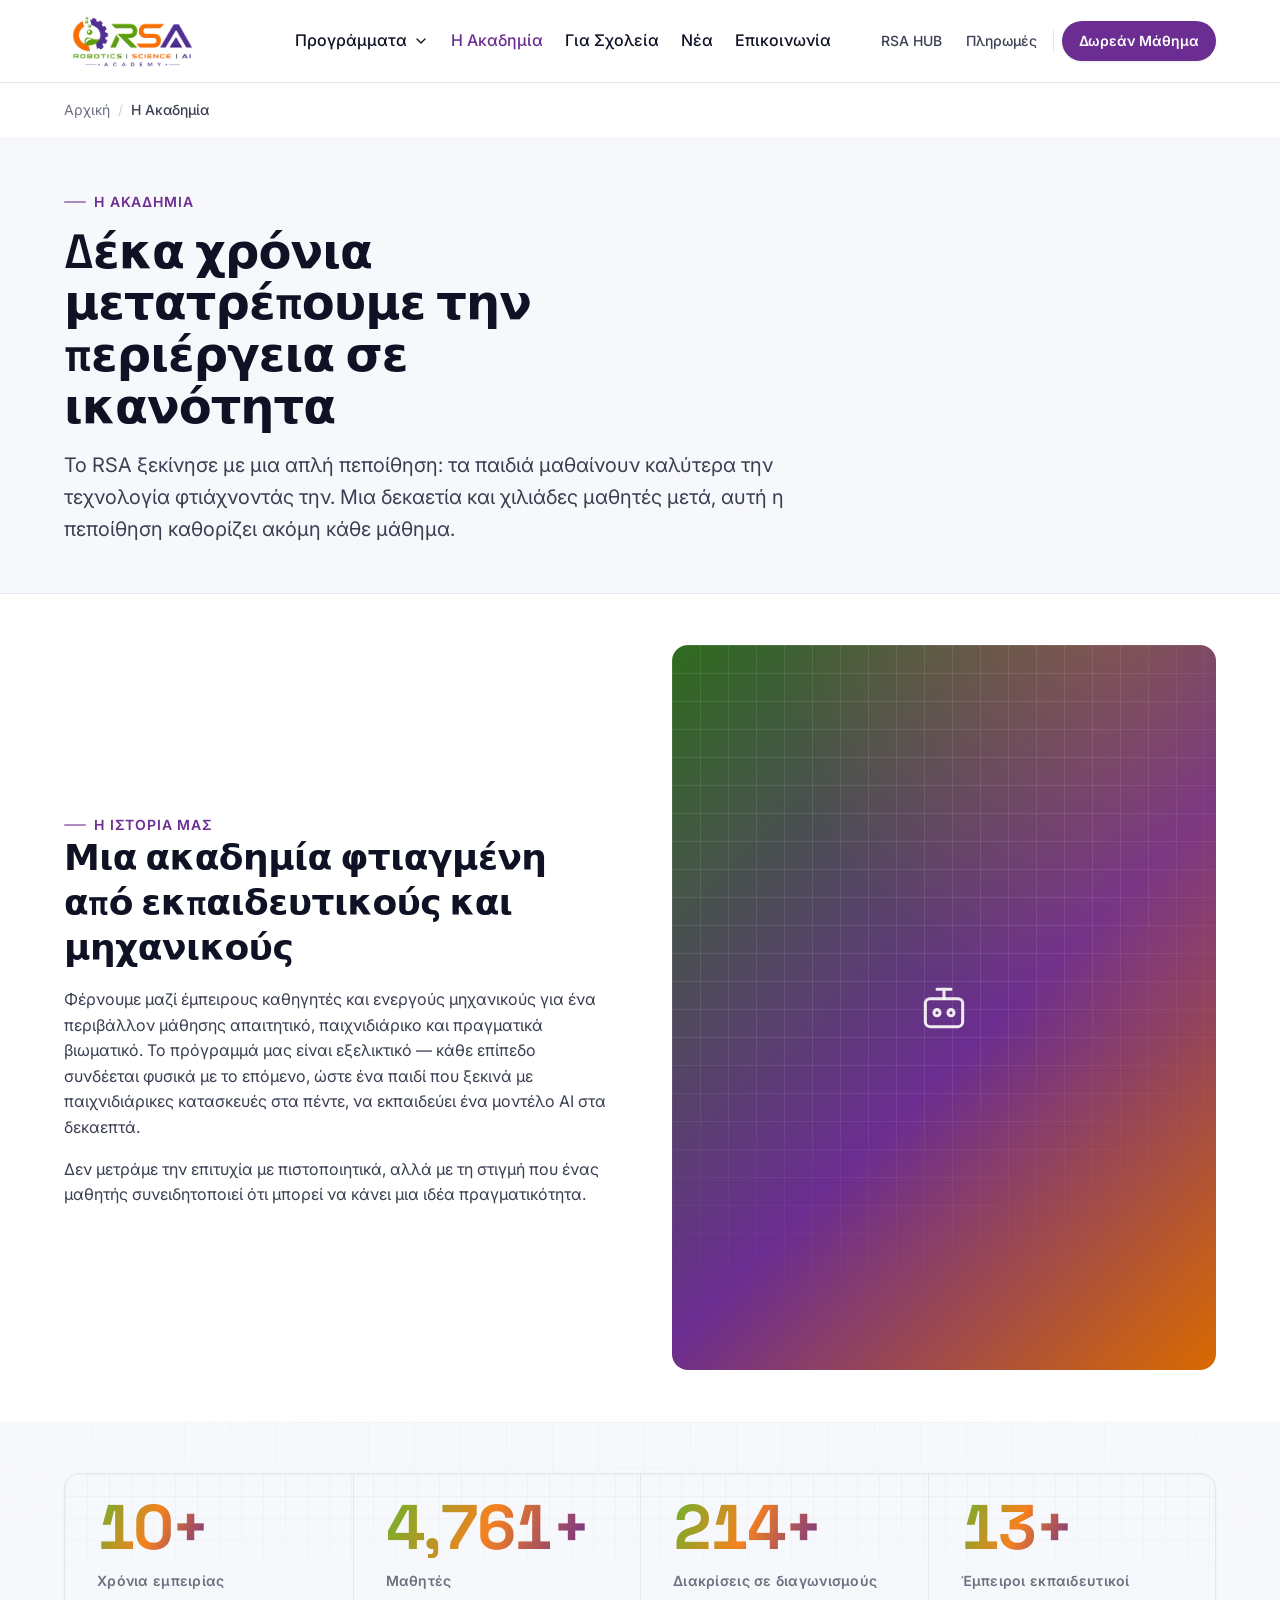
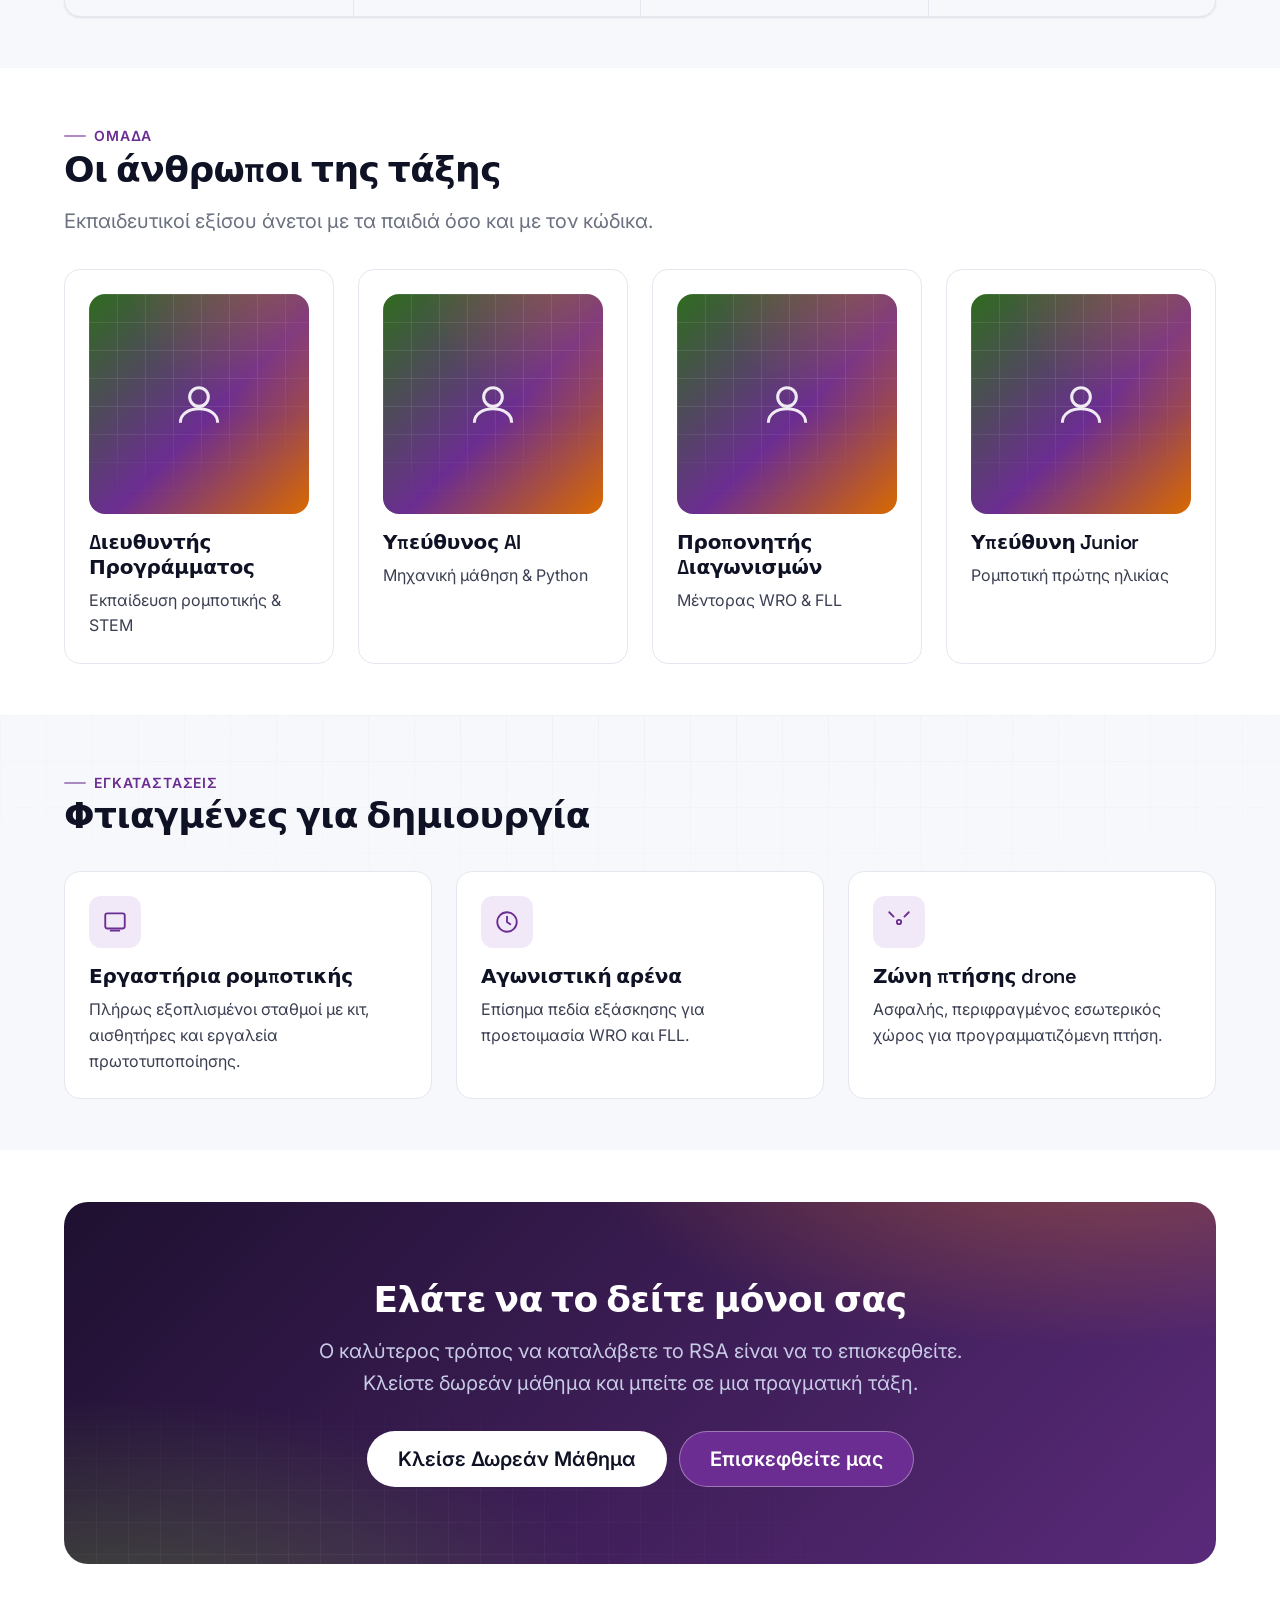
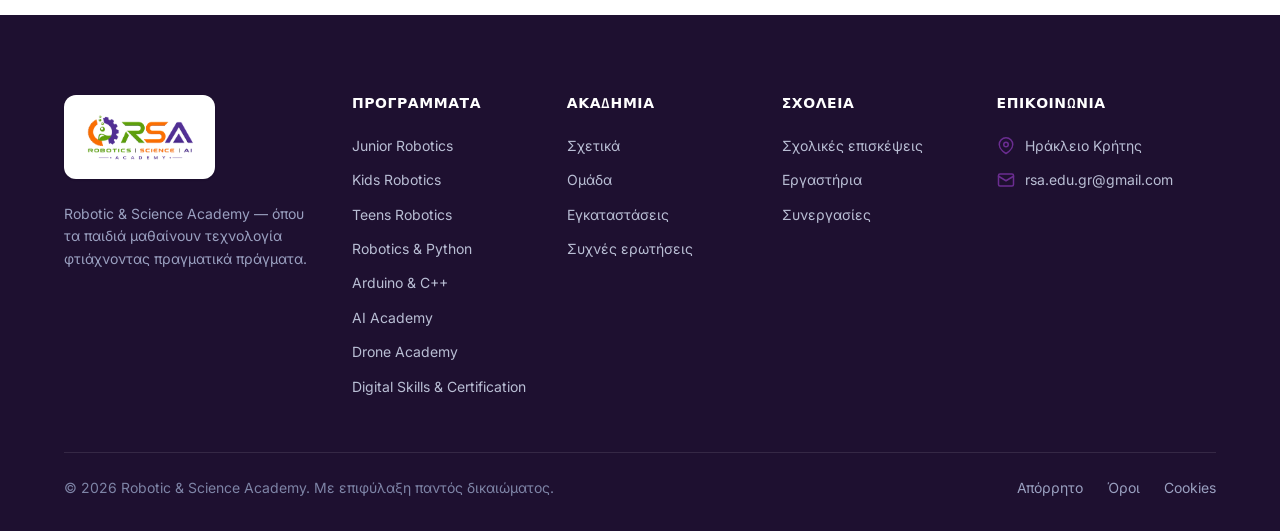
==== commit abe6e677: "Navbar parity across pages + free-trial time slots - Add the Programs mega menu (desktop) and nested" ====
--- a/academy.html
+++ b/academy.html
@@ -15,11 +15,11 @@
   <header class="site-header">
     <div class="container header-inner">
       <a class="brand" href="index.html" aria-label="RSA — Robotic & Science Academy home"><img class="brand__logo" src="assets/img/rsa-logo.png" alt="RSA — Robotic & Science Academy" width="87" height="44" /></a>
-      <nav class="primary-nav" aria-label="Primary"><ul class="nav__list"><li><a class="nav__link" href="programs.html">Programs</a></li><li><a class="nav__link" href="academy.html" aria-current="page">The Academy</a></li><li><a class="nav__link" href="schools.html">For Schools</a></li><li><a class="nav__link" href="index.html#news">News</a></li><li><a class="nav__link" href="contact.html">Contact</a></li></ul></nav>
+      <nav class="primary-nav" aria-label="Primary"><ul class="nav__list"><li class="has-mega" aria-expanded="false"><button class="nav__link has-mega" aria-haspopup="true">Programs <svg class="chev" viewBox="0 0 24 24" fill="none" stroke="currentColor" stroke-width="2" stroke-linecap="round" stroke-linejoin="round"><path d="m6 9 6 6 6-6"/></svg></button><div class="mega mega--programs" role="menu" aria-label="Programs"><div class="mega__cols"><div class="mega__group"><h5>Robotics &amp; STEAM</h5><a href="program.html" role="menuitem">Junior Robotics <span class="lvl">2 levels</span></a><a href="program.html" role="menuitem">Kids Robotics <span class="lvl">4 levels</span></a><a href="program.html" role="menuitem">Teens Robotics</a></div><div class="mega__group"><h5>Technology &amp; Programming</h5><a href="program.html" role="menuitem">Robotics &amp; Python</a><a href="program.html" role="menuitem">Arduino &amp; C++</a></div><div class="mega__group"><h5>Emerging Technologies</h5><a href="program.html" role="menuitem">AI Academy <span class="lvl">Kids · Teens</span></a><a href="program.html" role="menuitem">Drone Academy <span class="lvl">Kids · Teens</span></a></div><div class="mega__group mega__group--wide"><h5>Digital Skills</h5><a href="program.html" role="menuitem">Digital Skills &amp; Certification</a></div></div><div class="mega__foot"><span>Many programs. One clear path.</span><a class="btn btn--text" href="programs.html">See all programs <span class="arrow">→</span></a></div></div></li><li><a class="nav__link" href="academy.html" aria-current="page">The Academy</a></li><li><a class="nav__link" href="schools.html">For Schools</a></li><li><a class="nav__link" href="index.html#news">News</a></li><li><a class="nav__link" href="contact.html">Contact</a></li></ul></nav>
       <div class="header-actions"><a class="utility-link" href="#hub">RSA HUB</a><a class="utility-link" href="#payments">Payments</a><span class="utility-sep" aria-hidden="true"></span><a class="btn btn--primary btn--sm" href="free-trial.html">Free Trial</a><button class="nav-toggle" aria-label="Open menu" aria-expanded="false" aria-controls="mobileNav"><svg viewBox="0 0 24 24" fill="none" stroke="currentColor" stroke-width="2" stroke-linecap="round"><path d="M3 6h18M3 12h18M3 18h18"/></svg></button></div>
     </div>
   </header>
-  <div class="mobile-nav" id="mobileNav" hidden><div class="mobile-nav__scrim"></div><div class="mobile-nav__panel" role="dialog" aria-modal="true" aria-label="Menu"><div class="mobile-nav__head"><a class="brand" href="index.html" aria-label="RSA — Robotic & Science Academy home"><img class="brand__logo" src="assets/img/rsa-logo.png" alt="RSA — Robotic & Science Academy" width="87" height="44" /></a><button class="btn--icon mobile-nav__close" aria-label="Close menu"><svg viewBox="0 0 24 24" fill="none" stroke="currentColor" stroke-width="2" stroke-linecap="round"><path d="M18 6 6 18M6 6l12 12"/></svg></button></div><div class="mobile-nav__body"><a class="m-nav-link" href="programs.html">Programs</a><a class="m-nav-link" href="academy.html">The Academy</a><a class="m-nav-link" href="schools.html">For Schools</a><a class="m-nav-link" href="index.html#news">News</a><a class="m-nav-link" href="contact.html">Contact</a></div><div class="mobile-nav__foot"><a class="btn btn--primary btn--block btn--lg" href="free-trial.html">Book a Free Trial</a></div></div></div>
+  <div class="mobile-nav" id="mobileNav" hidden><div class="mobile-nav__scrim"></div><div class="mobile-nav__panel" role="dialog" aria-modal="true" aria-label="Menu"><div class="mobile-nav__head"><a class="brand" href="index.html" aria-label="RSA — Robotic & Science Academy home"><img class="brand__logo" src="assets/img/rsa-logo.png" alt="RSA — Robotic & Science Academy" width="87" height="44" /></a><button class="btn--icon mobile-nav__close" aria-label="Close menu"><svg viewBox="0 0 24 24" fill="none" stroke="currentColor" stroke-width="2" stroke-linecap="round"><path d="M18 6 6 18M6 6l12 12"/></svg></button></div><div class="mobile-nav__body"><div class="m-nav-group" aria-expanded="false"><button class="m-nav-link">Programs <svg viewBox="0 0 24 24" fill="none" stroke="currentColor" stroke-width="2" stroke-linecap="round"><path d="m6 9 6 6 6-6"/></svg></button><div class="m-nav-sub"><span class="m-nav-cat">Robotics &amp; STEAM</span><a href="program.html">Junior Robotics <em>2 levels</em></a><a class="sub-lvl" href="program.html">› Junior A</a><a class="sub-lvl" href="program.html">› Junior B</a><a href="program.html">Kids Robotics <em>4 levels</em></a><a class="sub-lvl" href="program.html">› 1st Kids Robotics</a><a class="sub-lvl" href="program.html">› 2nd Kids Robotics</a><a class="sub-lvl" href="program.html">› 3rd Kids Robotics</a><a class="sub-lvl" href="program.html">› 4th Kids Robotics</a><a href="program.html">Teens Robotics</a><span class="m-nav-cat">Technology &amp; Programming</span><a href="program.html">Robotics &amp; Python</a><a href="program.html">Arduino &amp; C++</a><span class="m-nav-cat">Emerging Technologies</span><a href="program.html">AI Academy <em>Kids · Teens</em></a><a class="sub-lvl" href="program.html">› AI Kids</a><a class="sub-lvl" href="program.html">› AI Teens</a><a href="program.html">Drone Academy <em>Kids · Teens</em></a><a class="sub-lvl" href="program.html">› Drone Kids</a><a class="sub-lvl" href="program.html">› Drone Teens</a><span class="m-nav-cat">Digital Skills</span><a href="program.html">Digital Skills &amp; Certification</a></div></div><a class="m-nav-link" href="academy.html">The Academy</a><a class="m-nav-link" href="schools.html">For Schools</a><a class="m-nav-link" href="index.html#news">News</a><a class="m-nav-link" href="contact.html">Contact</a></div><div class="mobile-nav__foot"><a class="btn btn--primary btn--block btn--lg" href="free-trial.html">Book a Free Trial</a></div></div></div>
 
   <main id="main">
     <div class="container"><nav class="breadcrumb" aria-label="Breadcrumb"><ol><li><a href="index.html">Home</a></li><li class="sep" aria-hidden="true">/</li><li aria-current="page">The Academy</li></ol></nav></div>
--- a/assets/css/styles.css
+++ b/assets/css/styles.css
@@ -274,8 +274,8 @@
 .media {
   position: relative; border-radius: var(--r-lg); overflow: hidden;
   background:
-    radial-gradient(120% 120% at 82% -10%, rgba(245,129,31,.28), transparent 55%),
-    linear-gradient(135deg, #3a1656, #6B2D91 62%, #8a45b8);
+    radial-gradient(120% 120% at 82% -10%, rgba(245,129,31,.30), transparent 55%),
+    linear-gradient(135deg, #2f6b1e 0%, #6B2D91 55%, #d96a00 100%);
   aspect-ratio: 4 / 3; isolation: isolate;
 }
 .media::before { /* subtle tech grid */
@@ -297,9 +297,9 @@
 .media--wide { aspect-ratio: 16 / 9; }
 .media--square { aspect-ratio: 1; }
 .media--tall { aspect-ratio: 3 / 4; }
-.media--accent { background: linear-gradient(135deg, #b8560a, #F5811F 60%, #ffa64d); }
-.media--ink { background: linear-gradient(135deg, #17091f, #3a1656 55%, #5a2a7a); }
-.media--green { background: linear-gradient(135deg, #3d6a12, #6DB22B 60%, #93cc5b); }
+.media--accent { background: linear-gradient(300deg, #2f6b1e 0%, #6B2D91 45%, #d96a00 100%); }
+.media--ink { background: linear-gradient(135deg, #16240c 0%, #2a1742 52%, #5a2a10 100%); }
+.media--green { background: linear-gradient(210deg, #d96a00 0%, #6B2D91 45%, #4E8A1C 100%); }
 
 /* ------------------------------------------------------------------ *
  * 8. CARD GRIDS
@@ -404,19 +404,19 @@
   transition: box-shadow var(--dur) var(--ease);
 }
 .site-header.is-scrolled { box-shadow: var(--sh-2); }
-.header-inner { display: flex; align-items: center; gap: var(--sp-5); height: var(--header-h); }
+.header-inner { display: flex; align-items: center; gap: var(--sp-4); height: var(--header-h); }
 
 .brand { display: inline-flex; align-items: center; }
-.brand__logo { height: 58px; width: auto; flex: none; display: block; }
+.brand__logo { height: 68px; width: auto; flex: none; display: block; }
 /* logo on dark grounds (footer): white backing keeps the wordmark legible */
 .site-footer .brand__logo { background: #fff; padding: 12px 16px; border-radius: var(--r-md); height: 84px; box-shadow: var(--sh-1); }
-@media (max-width: 900px) { .brand__logo { height: 48px; } }
+@media (max-width: 900px) { .brand__logo { height: 54px; } }
 
 .primary-nav { margin-left: auto; }
 .nav__list { display: flex; align-items: center; gap: 2px; }
 .nav__link {
-  display: inline-flex; align-items: center; gap: 6px;
-  padding: 10px 14px; border-radius: var(--r-sm);
+  display: inline-flex; align-items: center; gap: 6px; white-space: nowrap;
+  padding: 9px 10px; border-radius: var(--r-sm);
   color: var(--c-ink); font-weight: var(--fw-medium); font-size: var(--fs-body);
   transition: background var(--dur) var(--ease), color var(--dur) var(--ease);
 }
@@ -425,8 +425,8 @@
 .nav__link .chev { width: 16px; height: 16px; transition: transform var(--dur) var(--ease); }
 .has-mega[aria-expanded="true"] .chev { transform: rotate(180deg); }
 
-.header-actions { display: flex; align-items: center; gap: var(--sp-3); margin-left: var(--sp-3); }
-.utility-link { color: var(--c-ink-2); font-size: var(--fs-sm); font-weight: var(--fw-medium); padding: 8px 10px; border-radius: var(--r-sm); }
+.header-actions { display: flex; align-items: center; gap: var(--sp-2); margin-left: var(--sp-4); }
+.utility-link { color: var(--c-ink-2); font-size: var(--fs-sm); font-weight: var(--fw-medium); padding: 8px 8px; border-radius: var(--r-sm); white-space: nowrap; }
 .utility-link:hover { color: var(--c-ink); background: var(--c-surface); }
 .utility-sep { width: 1px; height: 22px; background: var(--c-border); }
 
@@ -445,14 +445,14 @@
 /* Mega menu */
 .has-mega { position: relative; }
 .mega {
-  position: absolute; top: calc(100% + 10px); left: 50%; transform: translateX(-50%) translateY(6px);
+  position: absolute; top: calc(100% + 10px); left: 0; transform: translateY(6px);
   width: min(760px, 92vw); background: var(--c-elevated);
   border: 1px solid var(--c-border); border-radius: var(--r-lg); box-shadow: var(--sh-3);
   padding: var(--sp-5); opacity: 0; visibility: hidden; pointer-events: none;
   transition: opacity var(--dur) var(--ease), transform var(--dur) var(--ease), visibility var(--dur);
 }
 .has-mega[aria-expanded="true"] .mega,
-.has-mega:hover .mega { opacity: 1; visibility: visible; pointer-events: auto; transform: translateX(-50%) translateY(0); }
+.has-mega:hover .mega { opacity: 1; visibility: visible; pointer-events: auto; transform: translateY(0); }
 .mega__grid { display: grid; grid-template-columns: repeat(2, 1fr); gap: var(--sp-2); }
 .mega__item { display: flex; gap: var(--sp-3); padding: var(--sp-3); border-radius: var(--r-md);
   transition: background var(--dur) var(--ease); }
@@ -496,7 +496,7 @@
 .m-nav-sub a { display: block; padding: 12px 4px 12px 16px; color: var(--c-ink-2); font-size: var(--fs-body); border-bottom: 1px solid var(--c-border); }
 .m-nav-sub .m-nav-cat { display: block; padding: 16px 4px 6px; font-size: var(--fs-caption);
   text-transform: uppercase; letter-spacing: .06em; color: var(--c-muted); font-weight: var(--fw-bold); }
-.m-nav-sub a em { font-style: normal; font-size: var(--fs-caption); color: var(--c-primary);
+.m-nav-sub a em { display: inline-block; white-space: nowrap; font-style: normal; font-size: var(--fs-caption); color: var(--c-primary);
   font-weight: var(--fw-semi); margin-left: 6px; background: var(--c-primary-soft); padding: 1px 8px; border-radius: var(--r-pill); }
 .m-nav-sub a.sub-lvl { padding-left: 30px; color: var(--c-muted); font-size: var(--fs-sm); }
 .m-nav-group[aria-expanded="true"] > .m-nav-link svg { transform: rotate(180deg); }
@@ -580,7 +580,7 @@
 .process { display: grid; grid-template-columns: repeat(5, 1fr); gap: var(--sp-4); position: relative; }
 .process__step { position: relative; text-align: center; padding-top: var(--sp-6); }
 .process::before { content: ""; position: absolute; top: 21px; left: 10%; right: 10%; height: 2px;
-  background: linear-gradient(90deg, var(--c-primary), var(--c-accent)); border-radius: 2px; }
+  background: linear-gradient(90deg, var(--c-green), var(--c-accent) 50%, var(--c-primary)); border-radius: 2px; }
 .process__dot { position: absolute; top: 0; left: 50%; transform: translateX(-50%);
   width: 44px; height: 44px; border-radius: 50%; display: grid; place-items: center;
   background: var(--c-bg); border: 2px solid var(--c-primary); color: var(--c-primary);
@@ -616,7 +616,7 @@
 .achievement-card { display: flex; gap: var(--sp-4); padding: var(--sp-5); background: var(--c-elevated);
   border: 1px solid var(--c-border); border-radius: var(--r-lg); }
 .achievement-card__badge { width: 52px; height: 52px; border-radius: var(--r-md); flex: none; display: grid; place-items: center;
-  background: linear-gradient(135deg, #FFD36B, #F5A623); color: #6b4a00; }
+  background: linear-gradient(135deg, var(--c-green) 0%, var(--c-accent) 55%, var(--c-primary) 100%); color: #fff; }
 .achievement-card__badge svg { width: 26px; height: 26px; }
 .achievement-card h4 { font-size: var(--fs-h4); }
 .achievement-card p { font-size: var(--fs-sm); margin-top: 4px; }
@@ -627,7 +627,8 @@
  * 18. CTA BANNER
  * ------------------------------------------------------------------ */
 .cta-banner { position: relative; overflow: hidden; border-radius: var(--r-xl);
-  background: radial-gradient(120% 140% at 85% -30%, rgba(245,129,31,.42), transparent 52%),
+  background: radial-gradient(90% 130% at 88% -25%, rgba(245,129,31,.42), transparent 50%),
+              radial-gradient(80% 120% at 4% 120%, rgba(109,178,43,.34), transparent 55%),
               linear-gradient(135deg, var(--c-dark), #5a2a7a); color: #fff;
   padding: clamp(var(--sp-7), 6vw, var(--sp-9)); text-align: center; }
 .cta-banner::after { content: ""; position: absolute; inset: 0;
@@ -732,7 +733,7 @@
 .wizard { max-width: 640px; margin-inline: auto; }
 .wizard__progress { margin-bottom: var(--sp-6); }
 .wizard__bar { height: 6px; background: var(--c-surface-2); border-radius: var(--r-pill); overflow: hidden; }
-.wizard__bar span { display: block; height: 100%; background: linear-gradient(90deg, var(--c-primary), var(--c-accent));
+.wizard__bar span { display: block; height: 100%; background: linear-gradient(90deg, var(--c-green), var(--c-accent) 50%, var(--c-primary));
   border-radius: inherit; transition: width var(--dur-slow) var(--ease); }
 .wizard__steps { display: flex; justify-content: space-between; margin-top: var(--sp-3); }
 .wizard__steps li { font-size: var(--fs-caption); color: var(--c-muted); font-weight: var(--fw-semi); display: flex; align-items: center; gap: 6px; }
@@ -797,7 +798,7 @@
  * 26b. PROGRAM ARCHITECTURE (groups · hierarchy · learning path)
  * ------------------------------------------------------------------ */
 /* grouped mega menu */
-.mega--programs { width: min(880px, 94vw); }
+.mega--programs { width: min(760px, 92vw); }
 .mega__cols { display: grid; grid-template-columns: repeat(3, 1fr); gap: var(--sp-5) var(--sp-6); }
 .mega__group h5 { font-size: var(--fs-caption); text-transform: uppercase; letter-spacing: .06em;
   color: var(--c-muted); margin-bottom: var(--sp-2); font-family: var(--font-body); font-weight: var(--fw-bold); }
@@ -805,7 +806,7 @@
   padding: 9px 10px; border-radius: var(--r-sm); color: var(--c-ink); font-weight: var(--fw-medium);
   transition: background var(--dur) var(--ease); }
 .mega__group a:hover { background: var(--c-surface); }
-.mega__group a .lvl { font-size: var(--fs-caption); font-weight: var(--fw-semi);
+.mega__group a .lvl { flex: none; white-space: nowrap; font-size: var(--fs-caption); font-weight: var(--fw-semi);
   color: var(--c-primary-active); background: var(--c-primary-soft); padding: 2px 9px; border-radius: var(--r-pill); }
 .mega__group--wide { grid-column: 1 / -1; border-top: 1px solid var(--c-border); padding-top: var(--sp-4); }
 
@@ -860,6 +861,14 @@
 /* ------------------------------------------------------------------ *
  * 27. RESPONSIVE
  * ------------------------------------------------------------------ */
+/* nav collapses to hamburger when the Greek labels no longer fit comfortably */
+@media (max-width: 960px) {
+  .primary-nav, .header-actions .utility-link, .header-actions .utility-sep { display: none; }
+  .header-actions { margin-left: auto; }   /* push CTA + hamburger to the right */
+  .nav-toggle { display: inline-flex; }
+  .mega { display: none; }
+}
+
 @media (max-width: 1024px) {
   :root { --header-h: 68px; }
   .stats { grid-template-columns: repeat(4, 1fr); gap: 0; }
@@ -871,8 +880,6 @@
 }
 
 @media (max-width: 900px) {
-  .primary-nav, .header-actions .utility-link, .header-actions .utility-sep { display: none; }
-  .nav-toggle { display: inline-flex; }
   .hero__inner { grid-template-columns: 1fr; gap: var(--sp-6); }
   .hero__visual { order: -1; }
   .hero__visual .media { aspect-ratio: 16 / 11; }
@@ -880,13 +887,12 @@
   .split, .split--wide-left { grid-template-columns: 1fr; gap: var(--sp-6); }
   .process { grid-template-columns: 1fr; gap: 0; }
   .process::before { top: 0; bottom: 0; left: 21px; right: auto; width: 2px; height: auto;
-    background: linear-gradient(180deg, var(--c-primary), var(--c-accent)); }
+    background: linear-gradient(180deg, var(--c-green), var(--c-accent) 50%, var(--c-primary)); }
   .process__step { text-align: left; padding: var(--sp-3) 0 var(--sp-5) var(--sp-8); }
   .process__dot { left: 0; transform: none; }
   .finder-card { grid-template-columns: 1fr; }
   .finder-card .media { aspect-ratio: 16/8; }
   .finder-card__body { padding: var(--sp-5); }
-  .mega { display: none; } /* mega only on desktop hover/click nav */
 }
 
 @media (max-width: 720px) {
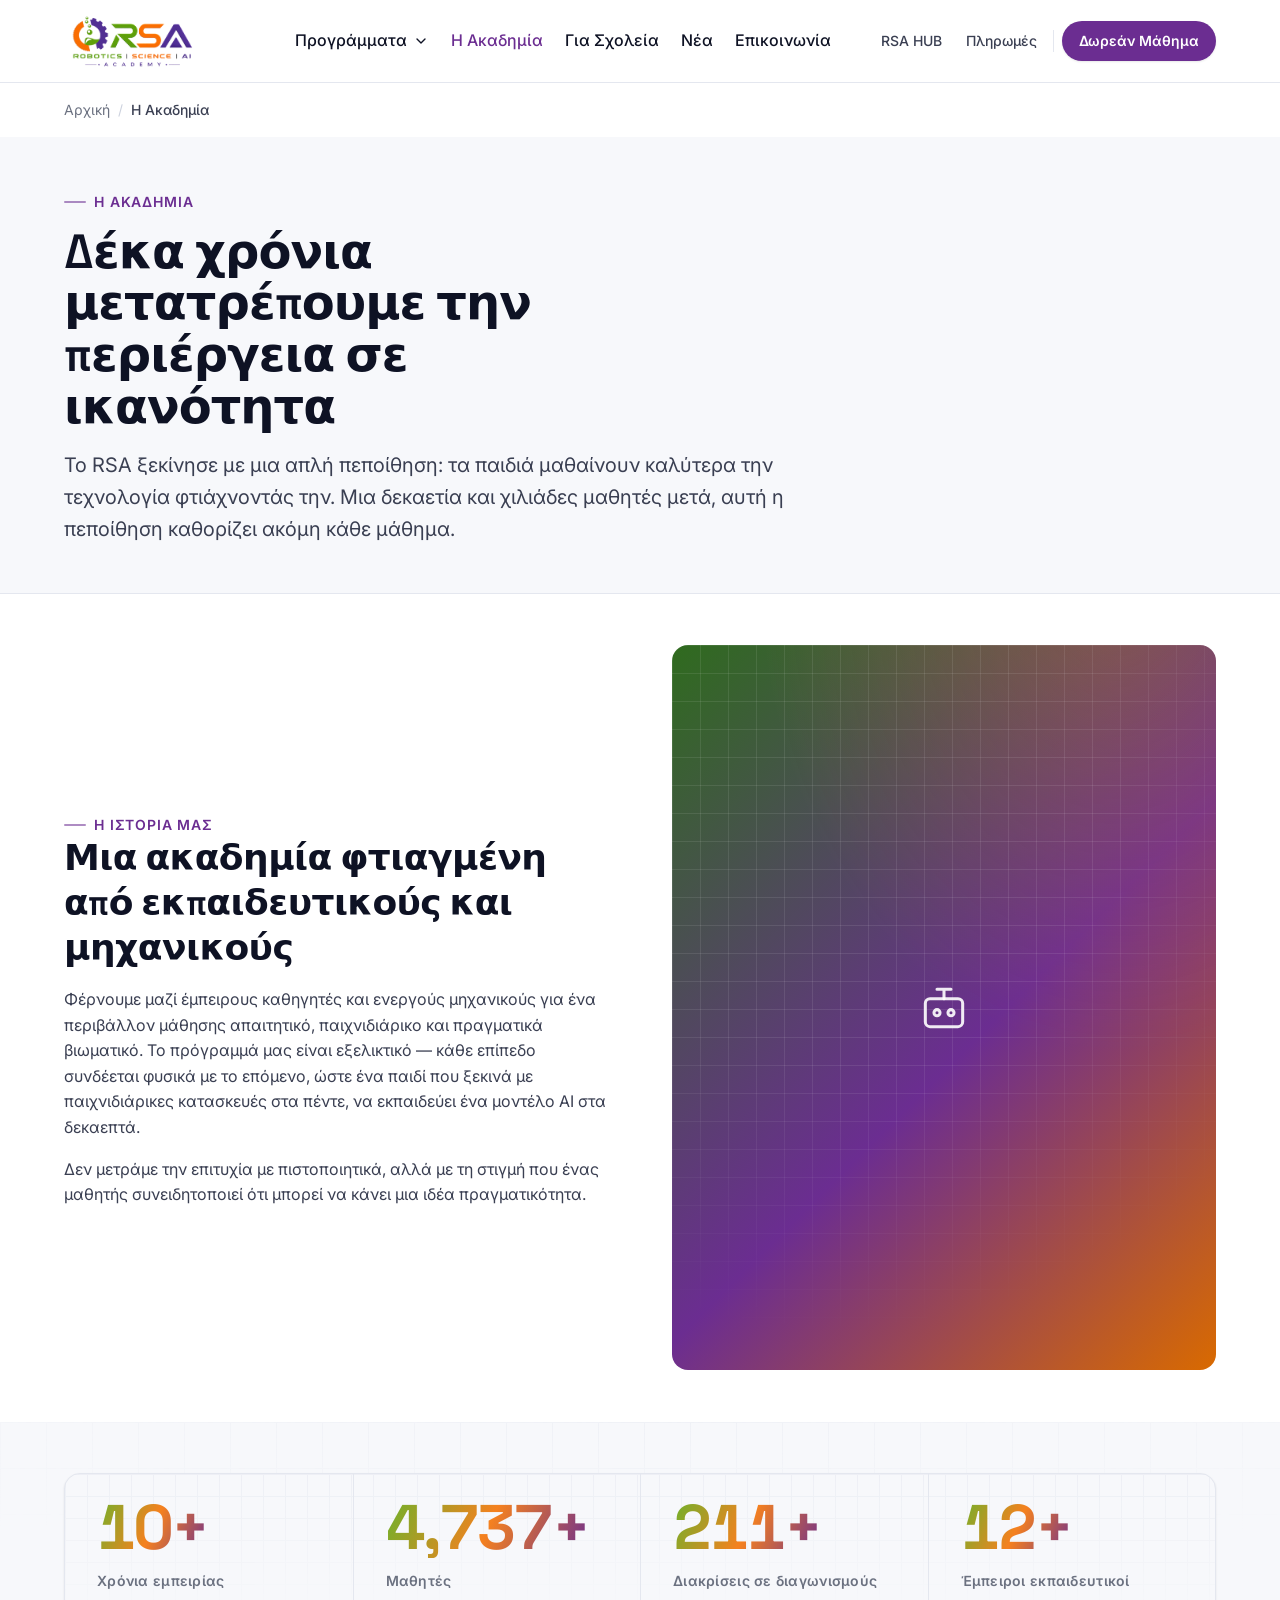
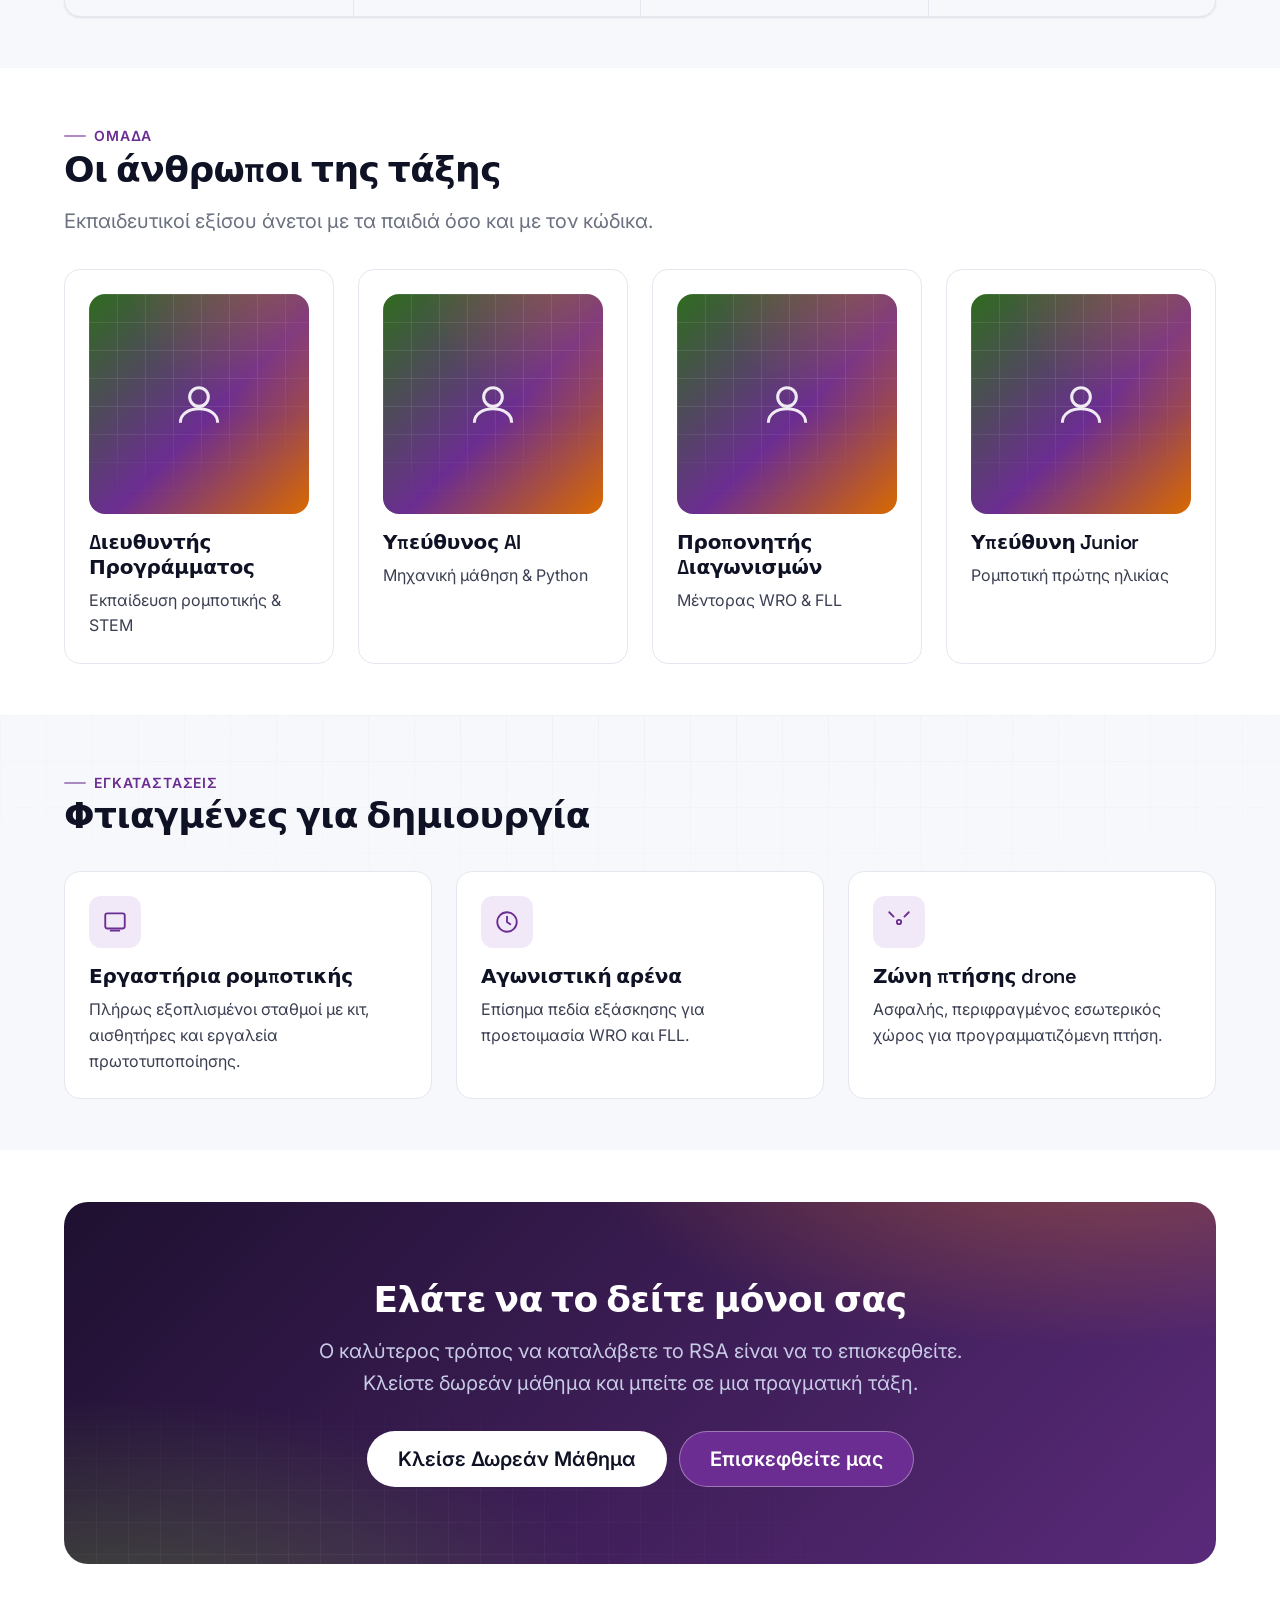
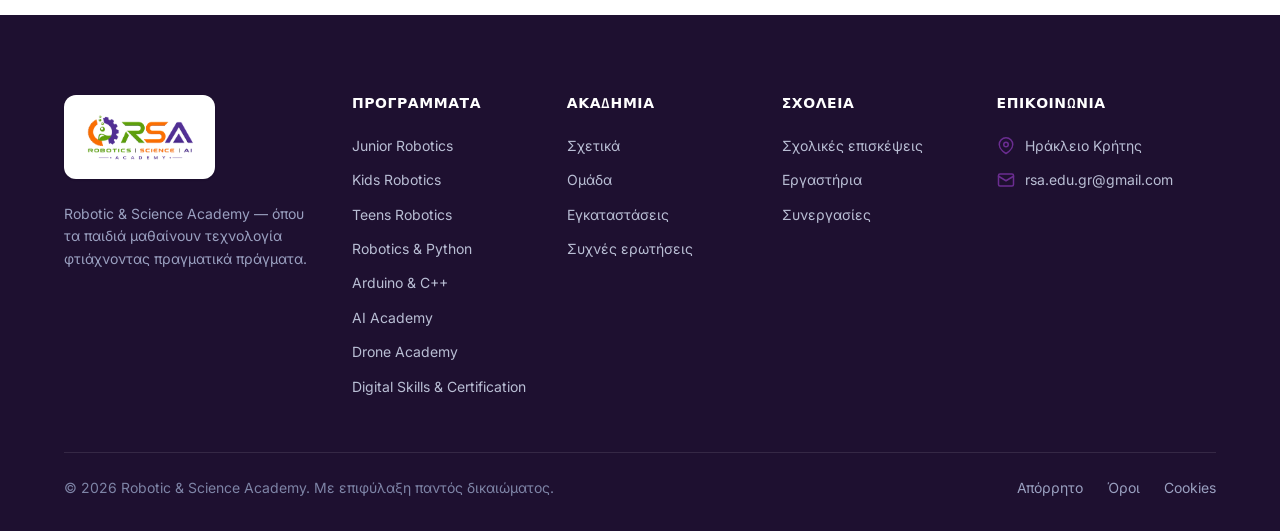
==== commit fcc039f0: "Add right chevrons to interior mobile nav links Match the homepage: The Academy, For Schools, News a" ====
--- a/academy.html
+++ b/academy.html
@@ -19,7 +19,7 @@
       <div class="header-actions"><a class="utility-link" href="#hub">RSA HUB</a><a class="utility-link" href="#payments">Payments</a><span class="utility-sep" aria-hidden="true"></span><a class="btn btn--primary btn--sm" href="free-trial.html">Free Trial</a><button class="nav-toggle" aria-label="Open menu" aria-expanded="false" aria-controls="mobileNav"><svg viewBox="0 0 24 24" fill="none" stroke="currentColor" stroke-width="2" stroke-linecap="round"><path d="M3 6h18M3 12h18M3 18h18"/></svg></button></div>
     </div>
   </header>
-  <div class="mobile-nav" id="mobileNav" hidden><div class="mobile-nav__scrim"></div><div class="mobile-nav__panel" role="dialog" aria-modal="true" aria-label="Menu"><div class="mobile-nav__head"><a class="brand" href="index.html" aria-label="RSA — Robotic & Science Academy home"><img class="brand__logo" src="assets/img/rsa-logo.png" alt="RSA — Robotic & Science Academy" width="87" height="44" /></a><button class="btn--icon mobile-nav__close" aria-label="Close menu"><svg viewBox="0 0 24 24" fill="none" stroke="currentColor" stroke-width="2" stroke-linecap="round"><path d="M18 6 6 18M6 6l12 12"/></svg></button></div><div class="mobile-nav__body"><div class="m-nav-group" aria-expanded="false"><button class="m-nav-link">Programs <svg viewBox="0 0 24 24" fill="none" stroke="currentColor" stroke-width="2" stroke-linecap="round"><path d="m6 9 6 6 6-6"/></svg></button><div class="m-nav-sub"><span class="m-nav-cat">Robotics &amp; STEAM</span><a href="program.html">Junior Robotics <em>2 levels</em></a><a class="sub-lvl" href="program.html">› Junior A</a><a class="sub-lvl" href="program.html">› Junior B</a><a href="program.html">Kids Robotics <em>4 levels</em></a><a class="sub-lvl" href="program.html">› 1st Kids Robotics</a><a class="sub-lvl" href="program.html">› 2nd Kids Robotics</a><a class="sub-lvl" href="program.html">› 3rd Kids Robotics</a><a class="sub-lvl" href="program.html">› 4th Kids Robotics</a><a href="program.html">Teens Robotics</a><span class="m-nav-cat">Technology &amp; Programming</span><a href="program.html">Robotics &amp; Python</a><a href="program.html">Arduino &amp; C++</a><span class="m-nav-cat">Emerging Technologies</span><a href="program.html">AI Academy <em>Kids · Teens</em></a><a class="sub-lvl" href="program.html">› AI Kids</a><a class="sub-lvl" href="program.html">› AI Teens</a><a href="program.html">Drone Academy <em>Kids · Teens</em></a><a class="sub-lvl" href="program.html">› Drone Kids</a><a class="sub-lvl" href="program.html">› Drone Teens</a><span class="m-nav-cat">Digital Skills</span><a href="program.html">Digital Skills &amp; Certification</a></div></div><a class="m-nav-link" href="academy.html">The Academy</a><a class="m-nav-link" href="schools.html">For Schools</a><a class="m-nav-link" href="index.html#news">News</a><a class="m-nav-link" href="contact.html">Contact</a></div><div class="mobile-nav__foot"><a class="btn btn--primary btn--block btn--lg" href="free-trial.html">Book a Free Trial</a></div></div></div>
+  <div class="mobile-nav" id="mobileNav" hidden><div class="mobile-nav__scrim"></div><div class="mobile-nav__panel" role="dialog" aria-modal="true" aria-label="Menu"><div class="mobile-nav__head"><a class="brand" href="index.html" aria-label="RSA — Robotic & Science Academy home"><img class="brand__logo" src="assets/img/rsa-logo.png" alt="RSA — Robotic & Science Academy" width="87" height="44" /></a><button class="btn--icon mobile-nav__close" aria-label="Close menu"><svg viewBox="0 0 24 24" fill="none" stroke="currentColor" stroke-width="2" stroke-linecap="round"><path d="M18 6 6 18M6 6l12 12"/></svg></button></div><div class="mobile-nav__body"><div class="m-nav-group" aria-expanded="false"><button class="m-nav-link">Programs <svg viewBox="0 0 24 24" fill="none" stroke="currentColor" stroke-width="2" stroke-linecap="round"><path d="m6 9 6 6 6-6"/></svg></button><div class="m-nav-sub"><span class="m-nav-cat">Robotics &amp; STEAM</span><a href="program.html">Junior Robotics <em>2 levels</em></a><a class="sub-lvl" href="program.html">› Junior A</a><a class="sub-lvl" href="program.html">› Junior B</a><a href="program.html">Kids Robotics <em>4 levels</em></a><a class="sub-lvl" href="program.html">› 1st Kids Robotics</a><a class="sub-lvl" href="program.html">› 2nd Kids Robotics</a><a class="sub-lvl" href="program.html">› 3rd Kids Robotics</a><a class="sub-lvl" href="program.html">› 4th Kids Robotics</a><a href="program.html">Teens Robotics</a><span class="m-nav-cat">Technology &amp; Programming</span><a href="program.html">Robotics &amp; Python</a><a href="program.html">Arduino &amp; C++</a><span class="m-nav-cat">Emerging Technologies</span><a href="program.html">AI Academy <em>Kids · Teens</em></a><a class="sub-lvl" href="program.html">› AI Kids</a><a class="sub-lvl" href="program.html">› AI Teens</a><a href="program.html">Drone Academy <em>Kids · Teens</em></a><a class="sub-lvl" href="program.html">› Drone Kids</a><a class="sub-lvl" href="program.html">› Drone Teens</a><span class="m-nav-cat">Digital Skills</span><a href="program.html">Digital Skills &amp; Certification</a></div></div><a class="m-nav-link" href="academy.html">The Academy <svg viewBox="0 0 24 24" fill="none" stroke="currentColor" stroke-width="2" stroke-linecap="round"><path d="m9 18 6-6-6-6"/></svg></a><a class="m-nav-link" href="schools.html">For Schools <svg viewBox="0 0 24 24" fill="none" stroke="currentColor" stroke-width="2" stroke-linecap="round"><path d="m9 18 6-6-6-6"/></svg></a><a class="m-nav-link" href="index.html#news">News <svg viewBox="0 0 24 24" fill="none" stroke="currentColor" stroke-width="2" stroke-linecap="round"><path d="m9 18 6-6-6-6"/></svg></a><a class="m-nav-link" href="contact.html">Contact <svg viewBox="0 0 24 24" fill="none" stroke="currentColor" stroke-width="2" stroke-linecap="round"><path d="m9 18 6-6-6-6"/></svg></a></div><div class="mobile-nav__foot"><a class="btn btn--primary btn--block btn--lg" href="free-trial.html">Book a Free Trial</a></div></div></div>
 
   <main id="main">
     <div class="container"><nav class="breadcrumb" aria-label="Breadcrumb"><ol><li><a href="index.html">Home</a></li><li class="sep" aria-hidden="true">/</li><li aria-current="page">The Academy</li></ol></nav></div>
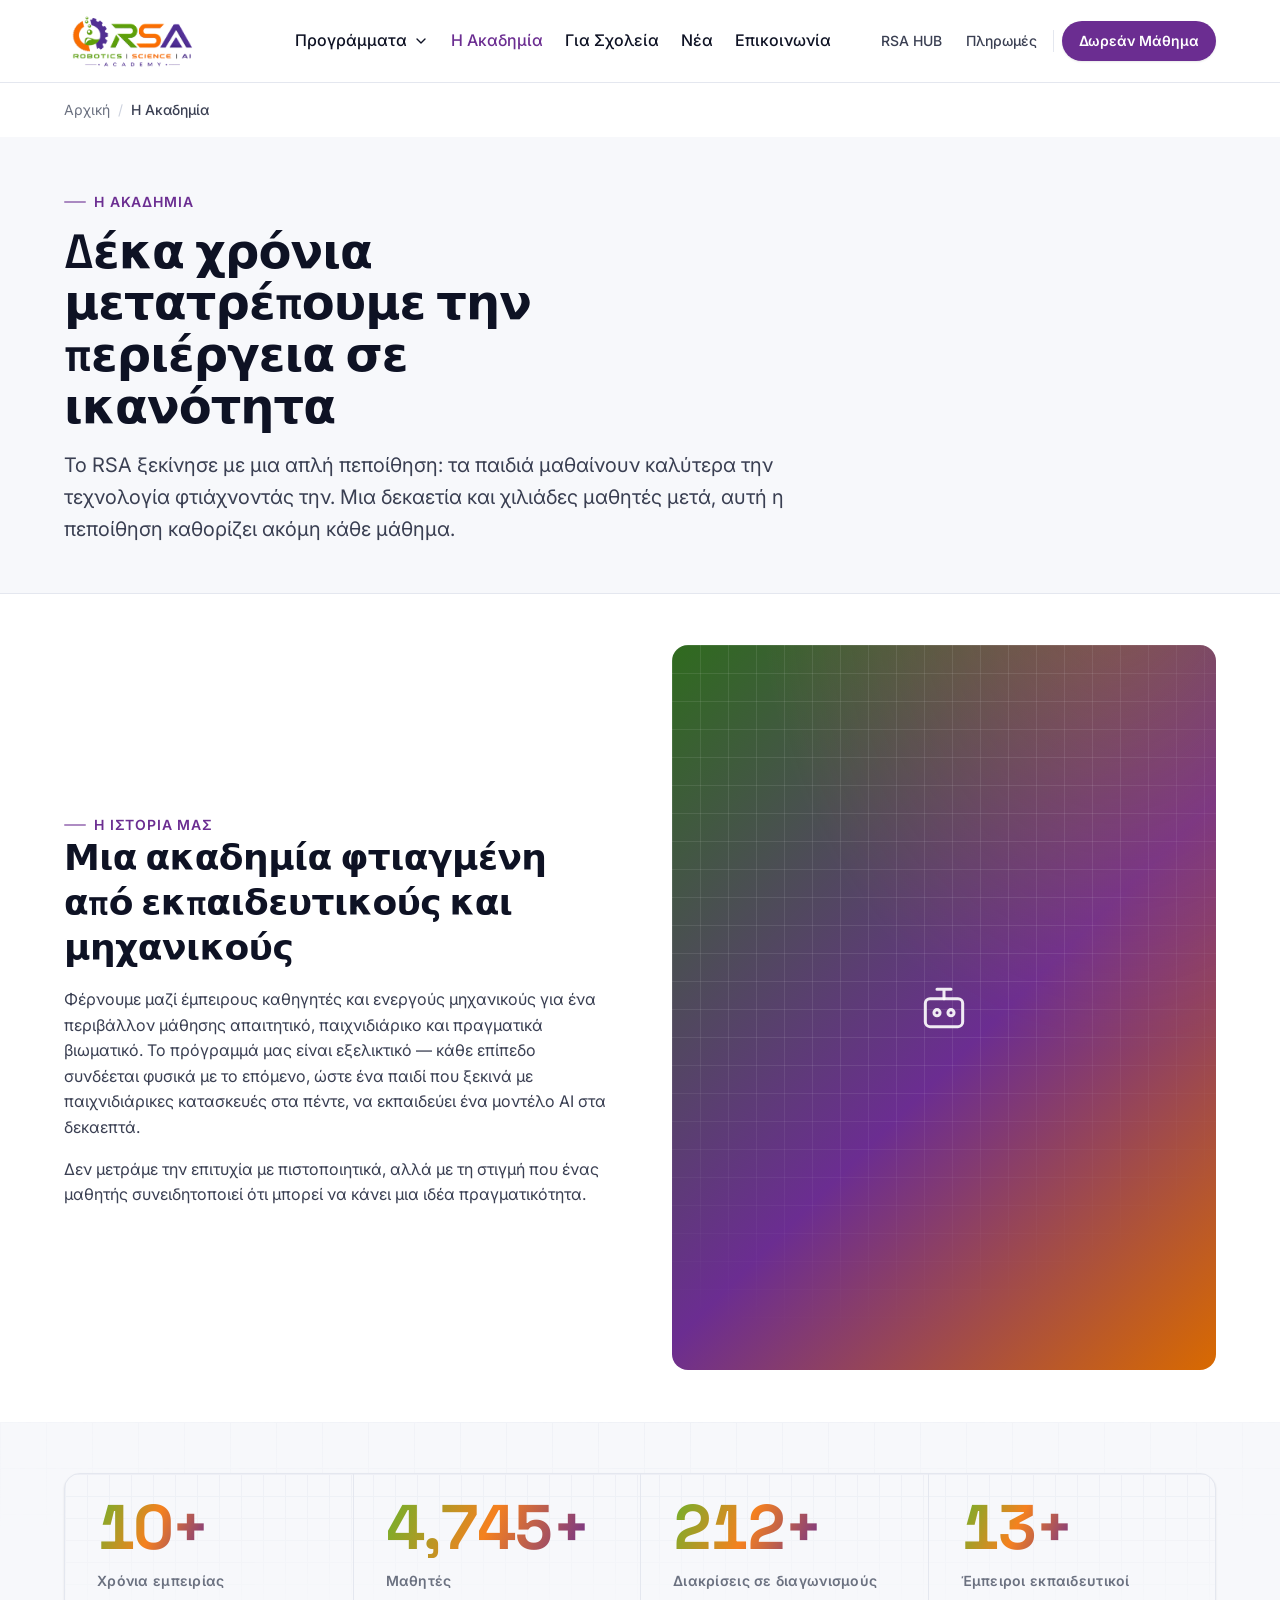
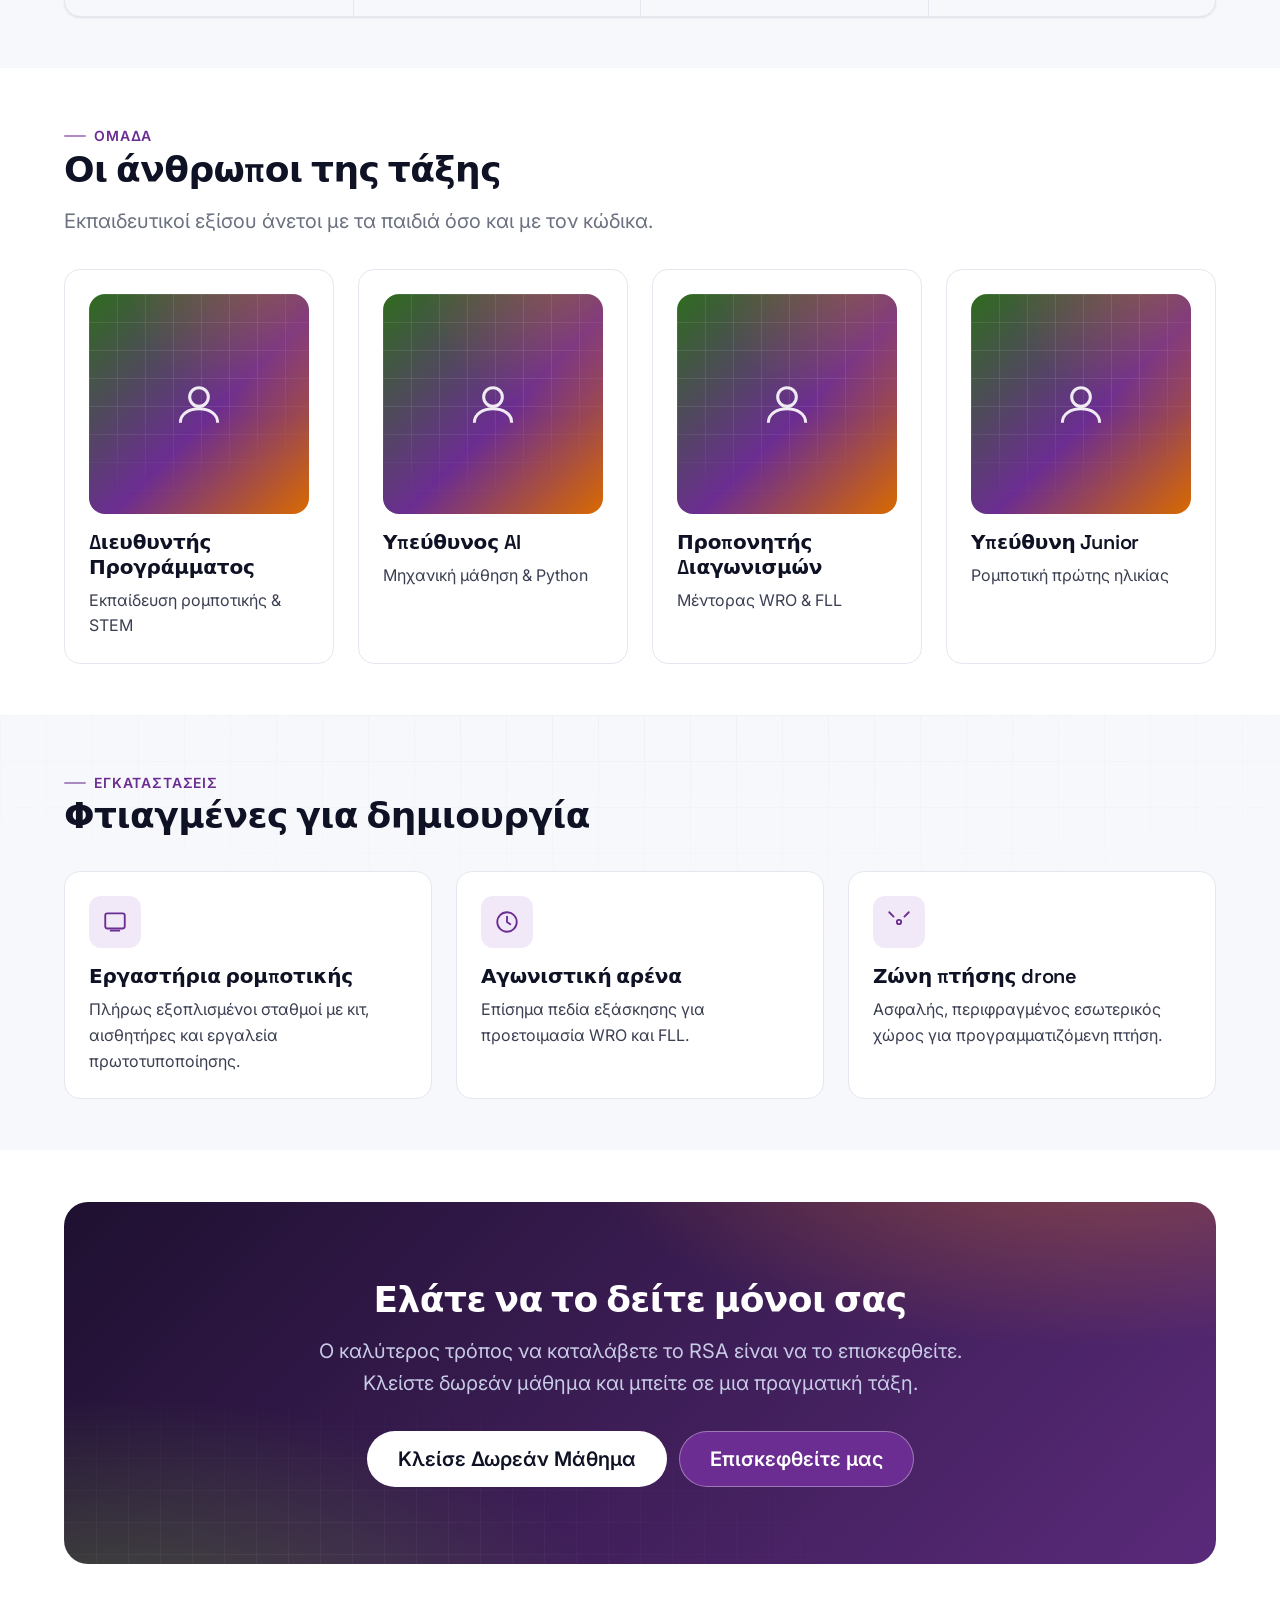
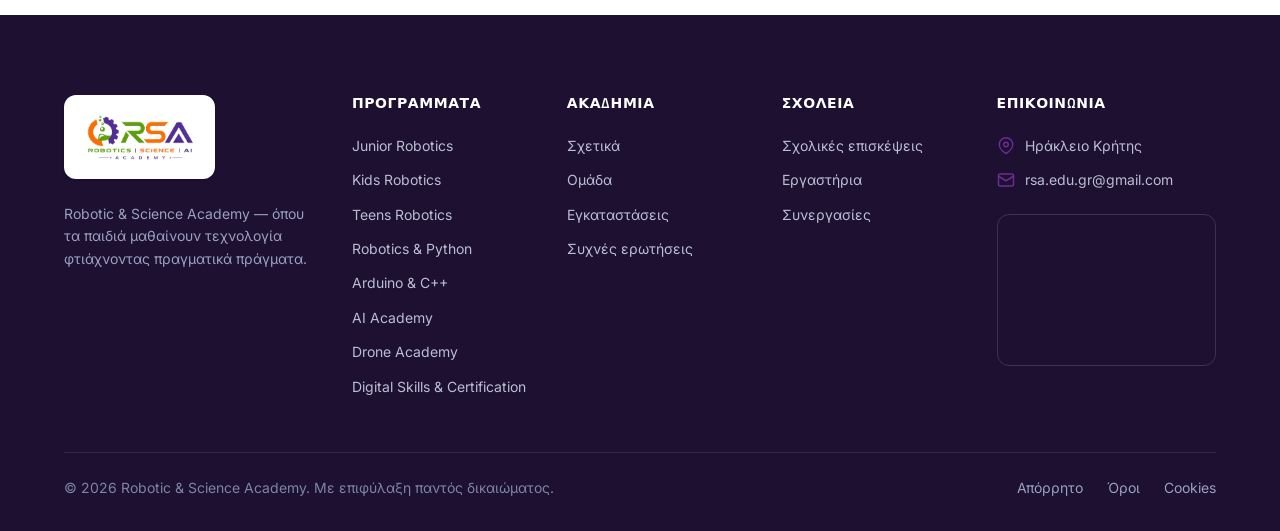
==== commit ae55d448: "Add map embed to footer contact column Small Google Maps frame under the email in the footer across " ====
--- a/academy.html
+++ b/academy.html
@@ -37,7 +37,7 @@
     <section class="section"><div class="container"><div class="cta-banner reveal"><h2>Come and see for yourself</h2><p>The best way to understand RSA is to visit. Book a free trial and step inside a real class.</p><div class="cta-banner__actions"><a class="btn btn--on-dark btn--lg" href="free-trial.html">Book Free Trial</a><a class="btn btn--ghost-invert btn--lg" href="contact.html">Visit us</a></div></div></div></section>
   </main>
 
-  <footer class="site-footer"><div class="container"><div class="footer-top"><div class="footer-brand"><a class="brand" href="index.html" aria-label="RSA — Robotic & Science Academy home"><img class="brand__logo" src="assets/img/rsa-logo.png" alt="RSA — Robotic & Science Academy" width="87" height="44" /></a><p>Robotic &amp; Science Academy — where children learn technology by building real things.</p></div><nav class="footer-col" aria-label="Programs"><h4>Programs</h4><a href="program.html">Junior Robotics</a><a href="program.html">Kids Robotics</a><a href="program.html">Teens Robotics</a><a href="program.html">Robotics &amp; Python</a><a href="program.html">Arduino &amp; C++</a><a href="program.html">AI Academy</a><a href="program.html">Drone Academy</a><a href="program.html">Digital Skills &amp; Certification</a></nav><nav class="footer-col" aria-label="Academy"><h4>Academy</h4><a href="academy.html">About</a><a href="academy.html#team">Team</a><a href="academy.html#facilities">Facilities</a><a href="contact.html">FAQ</a></nav><nav class="footer-col" aria-label="Schools"><h4>Schools</h4><a href="schools.html">School Visits</a><a href="schools.html">Workshops</a><a href="schools.html">Collaborations</a></nav><div class="footer-col"><h4>Contact</h4><ul class="footer-contact"><li><svg viewBox="0 0 24 24" fill="none" stroke="currentColor" stroke-width="2" stroke-linecap="round" stroke-linejoin="round"><path d="M21 10c0 7-9 12-9 12s-9-5-9-12a9 9 0 0 1 18 0z"/><circle cx="12" cy="10" r="3"/></svg> Ηράκλειο Κρήτης</li><li><svg viewBox="0 0 24 24" fill="none" stroke="currentColor" stroke-width="2" stroke-linecap="round" stroke-linejoin="round"><rect x="2" y="4" width="20" height="16" rx="2"/><path d="m2 7 10 6 10-6"/></svg> rsa.edu.gr@gmail.com</li></ul></div></div><div class="footer-bottom"><p>© 2026 Robotic &amp; Science Academy. All rights reserved.</p><nav class="footer-legal" aria-label="Legal"><a href="#">Privacy</a><a href="#">Terms</a><a href="#">Cookies</a></nav></div></div></footer>
+  <footer class="site-footer"><div class="container"><div class="footer-top"><div class="footer-brand"><a class="brand" href="index.html" aria-label="RSA — Robotic & Science Academy home"><img class="brand__logo" src="assets/img/rsa-logo.png" alt="RSA — Robotic & Science Academy" width="87" height="44" /></a><p>Robotic &amp; Science Academy — where children learn technology by building real things.</p></div><nav class="footer-col" aria-label="Programs"><h4>Programs</h4><a href="program.html">Junior Robotics</a><a href="program.html">Kids Robotics</a><a href="program.html">Teens Robotics</a><a href="program.html">Robotics &amp; Python</a><a href="program.html">Arduino &amp; C++</a><a href="program.html">AI Academy</a><a href="program.html">Drone Academy</a><a href="program.html">Digital Skills &amp; Certification</a></nav><nav class="footer-col" aria-label="Academy"><h4>Academy</h4><a href="academy.html">About</a><a href="academy.html#team">Team</a><a href="academy.html#facilities">Facilities</a><a href="contact.html">FAQ</a></nav><nav class="footer-col" aria-label="Schools"><h4>Schools</h4><a href="schools.html">School Visits</a><a href="schools.html">Workshops</a><a href="schools.html">Collaborations</a></nav><div class="footer-col"><h4>Contact</h4><ul class="footer-contact"><li><svg viewBox="0 0 24 24" fill="none" stroke="currentColor" stroke-width="2" stroke-linecap="round" stroke-linejoin="round"><path d="M21 10c0 7-9 12-9 12s-9-5-9-12a9 9 0 0 1 18 0z"/><circle cx="12" cy="10" r="3"/></svg> Ηράκλειο Κρήτης</li><li><svg viewBox="0 0 24 24" fill="none" stroke="currentColor" stroke-width="2" stroke-linecap="round" stroke-linejoin="round"><rect x="2" y="4" width="20" height="16" rx="2"/><path d="m2 7 10 6 10-6"/></svg> rsa.edu.gr@gmail.com</li></ul><div class="footer-map"><iframe title="Χάρτης — RSA, Εθνομαρτύρων 22, Ηράκλειο" src="https://www.google.com/maps/embed?pb=!1m18!1m12!1m3!1d402.7348768681144!2d25.136460291438095!3d35.317104758252526!2m3!1f0!2f0!3f0!3m2!1i1024!2i768!4f13.1!3m3!1m2!1s0x149a599eaf6a123f%3A0xd1d38ad0a211afb0!2sRobotic%20and%20Science%20Academy!5e0!3m2!1sel!2sgr!4v1788986065869!5m2!1sel!2sgr" loading="lazy" referrerpolicy="strict-origin-when-cross-origin" allowfullscreen></iframe></div></div></div><div class="footer-bottom"><p>© 2026 Robotic &amp; Science Academy. All rights reserved.</p><nav class="footer-legal" aria-label="Legal"><a href="#">Privacy</a><a href="#">Terms</a><a href="#">Cookies</a></nav></div></div></footer>
   <div class="mobile-cta-bar"><a class="btn btn--secondary" href="contact.html">Contact</a><a class="btn btn--primary" href="free-trial.html">Book a Free Trial</a></div>
   <script src="assets/js/main.js"></script>
   <script src="assets/js/i18n.js"></script>
--- a/assets/css/styles.css
+++ b/assets/css/styles.css
@@ -758,6 +758,8 @@
 .footer-col a:hover { color: #fff; }
 .footer-contact li { display: flex; gap: 10px; font-size: var(--fs-sm); padding: 6px 0; color: #B9BED4; }
 .footer-contact svg { width: 18px; height: 18px; color: var(--c-primary); flex: none; margin-top: 2px; }
+.footer-map { margin-top: var(--sp-4); max-width: 300px; border-radius: var(--r-md); overflow: hidden; border: 1px solid rgba(255,255,255,.14); }
+.footer-map iframe { display: block; width: 100%; height: 150px; border: 0; }
 .footer-social { display: flex; gap: var(--sp-2); margin-top: var(--sp-4); }
 .footer-social a { width: 40px; height: 40px; border-radius: 50%; display: grid; place-items: center;
   background: rgba(255,255,255,.06); color: #fff; transition: background var(--dur) var(--ease); }
